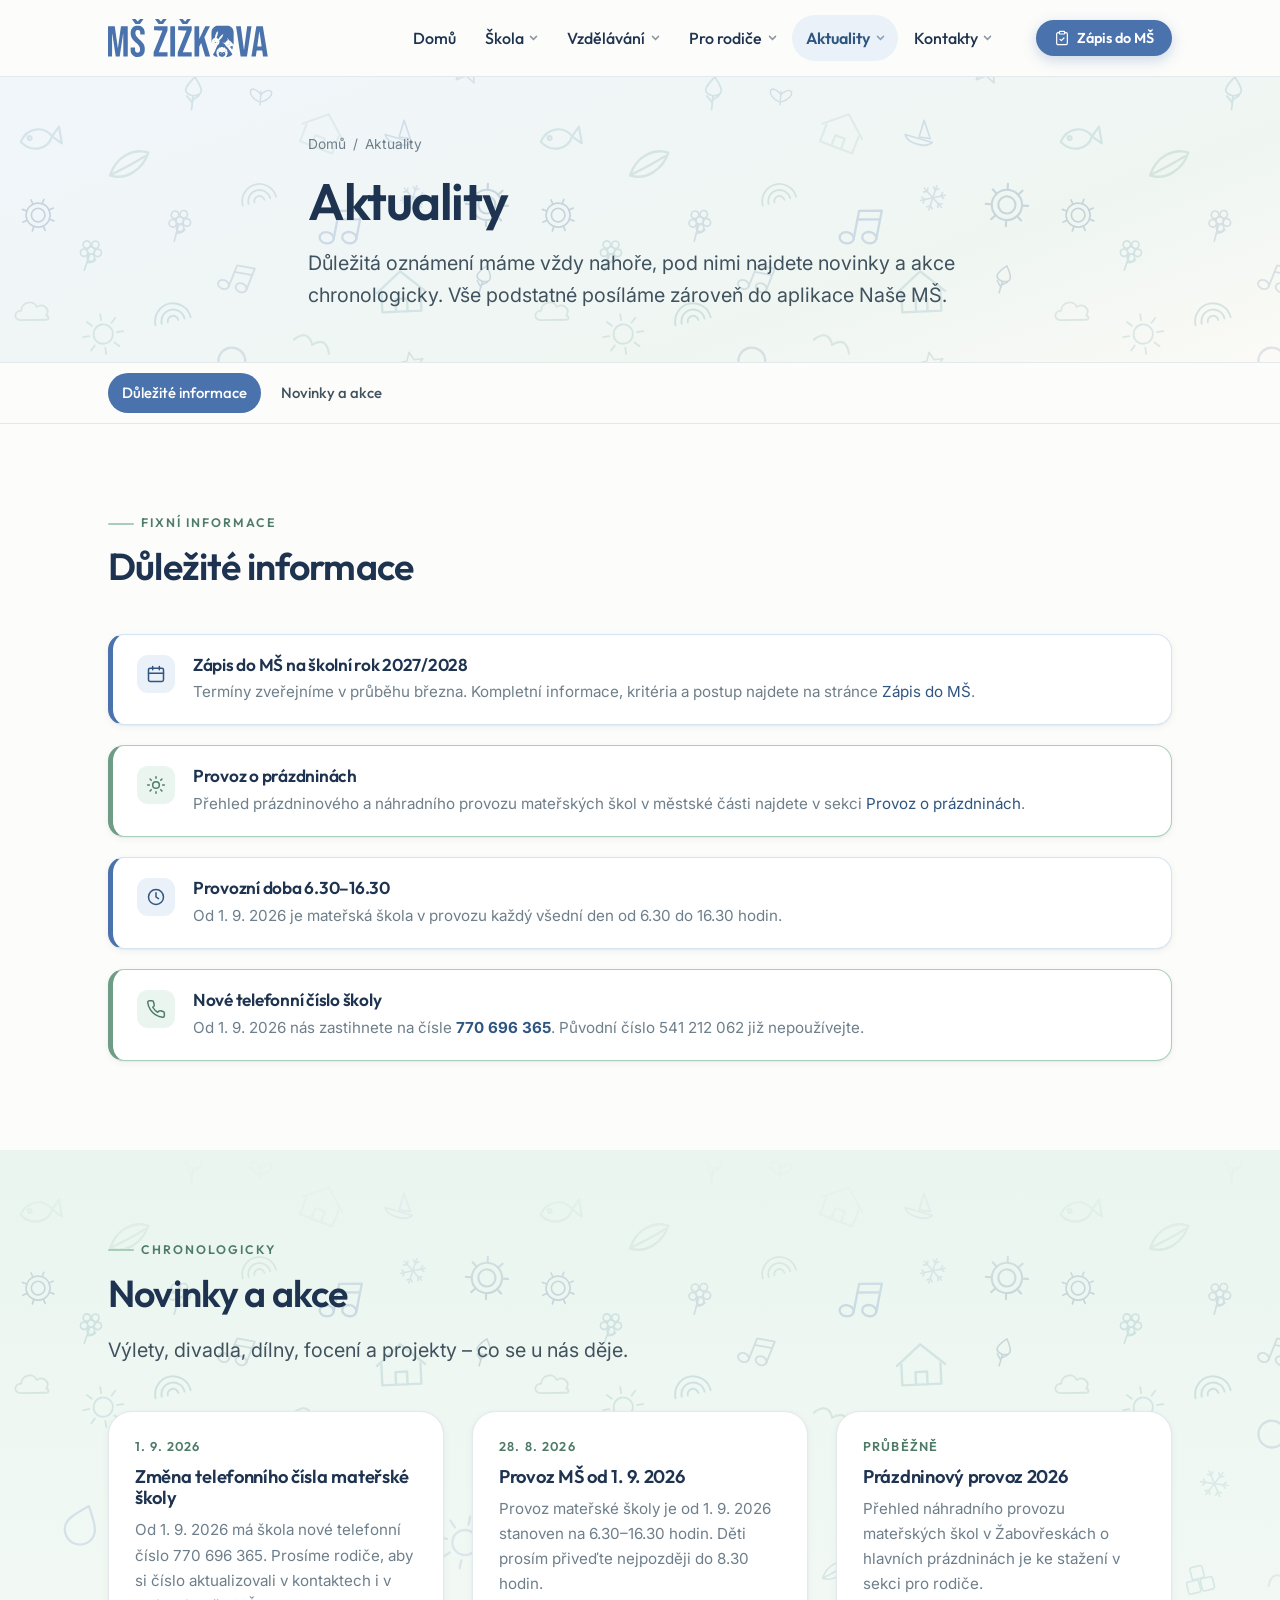
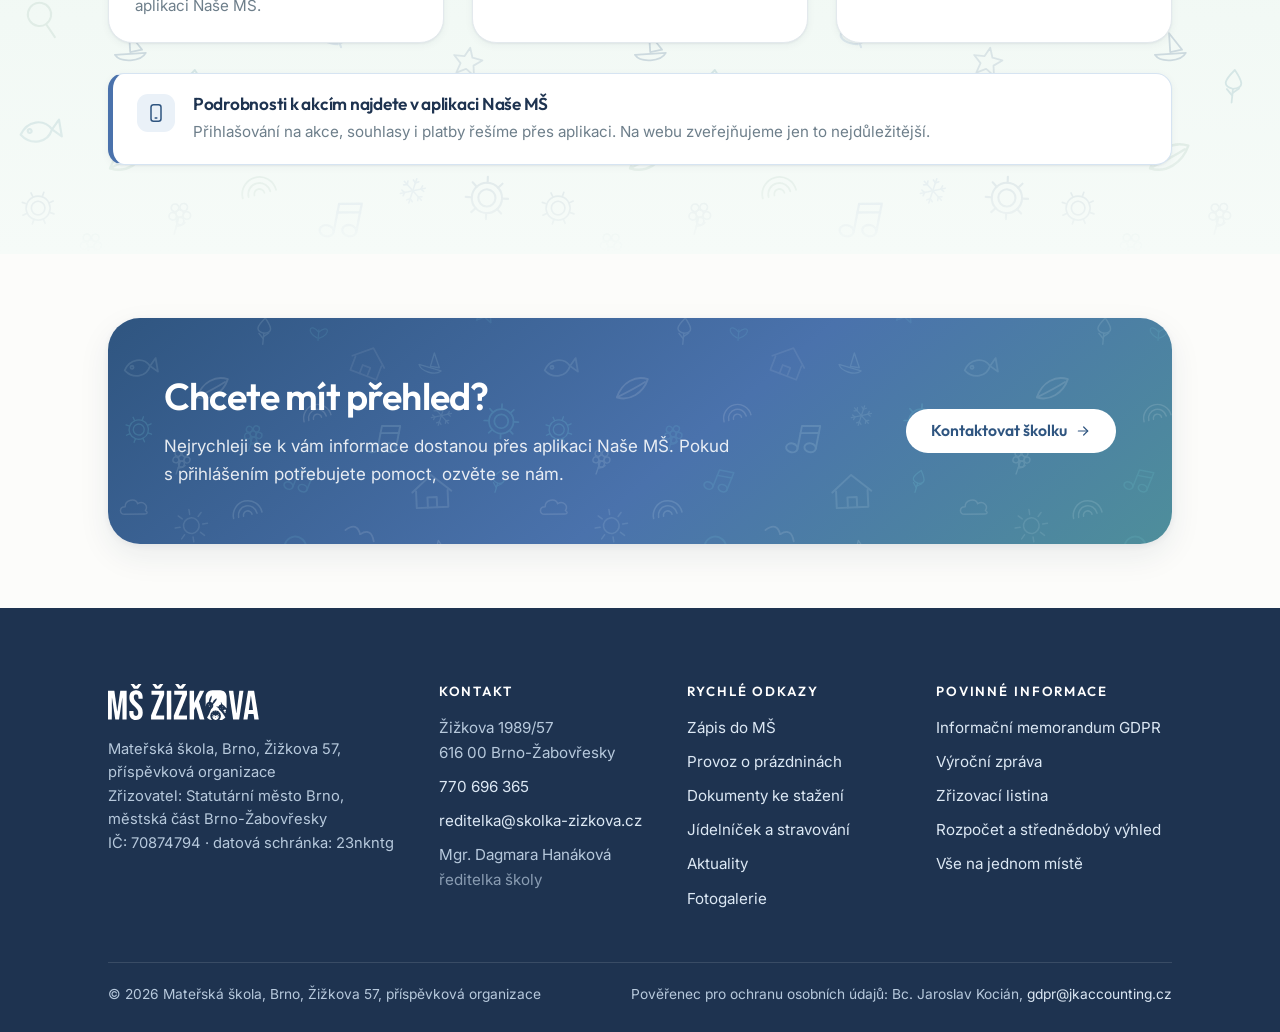
==== aktuality.html @ df5a284a "Náhled webu MŠ Žižkova – 6. 9. 2026 22:51" ====
<!doctype html>
<html lang="cs">
<head>
<meta charset="utf-8">
<meta name="viewport" content="width=device-width, initial-scale=1">
<title>Aktuality – MŠ Žižkova, Brno</title>
<meta name="description" content="Důležitá oznámení, novinky a akce MŠ Žižkova v Brně-Žabovřeskách.">
<meta name="robots" content="noindex,nofollow">
<meta name="theme-color" content="#4A72AC">
<meta property="og:type" content="website">
<meta property="og:title" content="Aktuality – MŠ Žižkova, Brno">
<meta property="og:description" content="Důležitá oznámení, novinky a akce MŠ Žižkova v Brně-Žabovřeskách.">
<meta property="og:locale" content="cs_CZ">
<meta property="og:image" content="https://www.skolka-zizkova.cz/assets/img/foto/budova.jpg">
<meta name="twitter:card" content="summary_large_image">
<meta property="og:site_name" content="MŠ Žižkova, Brno">
<link rel="icon" href="assets/img/favicon.svg" type="image/svg+xml">
<link rel="apple-touch-icon" href="assets/img/znacka.svg">
<link rel="preconnect" href="https://fonts.googleapis.com">
<link rel="preconnect" href="https://fonts.gstatic.com" crossorigin>
<link rel="stylesheet" href="https://fonts.googleapis.com/css2?family=Inter:wght@400;500;600&family=Outfit:wght@400;500;600;700&display=swap">
<link rel="stylesheet" href="assets/css/style.css">

</head>
<body>
<a class="skip" href="#obsah">Přeskočit na obsah</a>
<header class="header"><div class="wrap header__in">
  <a class="logo" href="index.html"><img src="assets/img/logo.svg" width="270" height="64" alt="MŠ Žižkova, Brno"></a>
  <nav class="nav" aria-label="Hlavní navigace"><div class="nav__item"><a class="nav__link" href="index.html">Domů</a></div><div class="nav__item"><a class="nav__link" href="skola.html">Škola<svg class="nav__caret" viewBox="0 0 12 12" fill="none" stroke="currentColor" stroke-width="2" stroke-linecap="round" aria-hidden="true"><path d="m2 4.5 4 4 4-4"/></svg></a><div class="nav__panel"><a href="skola.html#kdo-jsme">Kdo jsme</a><a href="skola.html#nase-ms">Aplikace Naše MŠ</a><a href="skola.html#vybaveni">Vybavení školy</a><a href="skola.html#zahrada">Školní zahrada</a><a href="skola.html#tym">Náš tým</a><a href="skola.html#provoz">Provoz školy</a><a href="fotogalerie.html">Fotogalerie</a></div></div><div class="nav__item"><a class="nav__link" href="vzdelavani.html">Vzdělávání<svg class="nav__caret" viewBox="0 0 12 12" fill="none" stroke="currentColor" stroke-width="2" stroke-linecap="round" aria-hidden="true"><path d="m2 4.5 4 4 4-4"/></svg></a><div class="nav__panel"><a href="vzdelavani.html#svp">Školní vzdělávací program</a><a href="vzdelavani.html#zamereni">Zaměření školy</a><a href="vzdelavani.html#jak-ucime">Jak učíme</a><a href="vzdelavani.html#predskolaci">Předškolní příprava</a><a href="projekty.html">Projekty a spolupráce</a></div></div><div class="nav__item"><a class="nav__link" href="pro-rodice.html">Pro rodiče<svg class="nav__caret" viewBox="0 0 12 12" fill="none" stroke="currentColor" stroke-width="2" stroke-linecap="round" aria-hidden="true"><path d="m2 4.5 4 4 4-4"/></svg></a><div class="nav__panel"><a href="pro-rodice.html#novi-rodice">Informace pro nové rodiče</a><a href="pro-rodice.html#dokumenty">Dokumenty ke stažení</a><a href="pro-rodice.html#stravovani">Stravování</a><a href="zapis.html">Zápis do MŠ</a><a href="pro-rodice.html#prazdniny">Provoz o prázdninách</a><a href="pro-rodice.html#aktivity">Nadstandardní aktivity</a></div></div><div class="nav__item"><a class="nav__link" href="aktuality.html" aria-current="page">Aktuality<svg class="nav__caret" viewBox="0 0 12 12" fill="none" stroke="currentColor" stroke-width="2" stroke-linecap="round" aria-hidden="true"><path d="m2 4.5 4 4 4-4"/></svg></a><div class="nav__panel"><a href="aktuality.html#dulezite">Důležité informace</a><a href="aktuality.html#novinky">Novinky a akce</a></div></div><div class="nav__item"><a class="nav__link" href="kontakty.html">Kontakty<svg class="nav__caret" viewBox="0 0 12 12" fill="none" stroke="currentColor" stroke-width="2" stroke-linecap="round" aria-hidden="true"><path d="m2 4.5 4 4 4-4"/></svg></a><div class="nav__panel"><a href="kontakty.html#udaje">Kontaktní údaje</a><a href="kontakty.html#doprava">Jak se k nám dostanete</a><a href="kontakty.html#povinne">Povinně zveřejňované informace</a></div></div></nav>
  <a class="btn btn--primary btn--sm header__cta" href="zapis.html"><svg width="16" height="16" viewBox="0 0 24 24" fill="none" stroke="currentColor" stroke-width="1.8" stroke-linecap="round" stroke-linejoin="round" aria-hidden="true"><path d="M16 4h2a2 2 0 0 1 2 2v14a2 2 0 0 1-2 2H6a2 2 0 0 1-2-2V6a2 2 0 0 1 2-2h2"/><rect x="8" y="2" width="8" height="4" rx="1"/><path d="m9 14 2 2 4-4"/></svg> Zápis do MŠ</a>
  <button class="burger" type="button" aria-label="Otevřít menu" aria-expanded="false" data-menu-open><span></span></button>
</div></header>

<div class="mobile" id="mobilni-menu" hidden>
  <div class="wrap" style="padding:0">
    <div class="mobile__top">
      <a class="logo" href="index.html"><img src="assets/img/logo.svg" width="270" height="64" alt="MŠ Žižkova, Brno"></a>
      <button class="mobile__close" type="button" aria-label="Zavřít menu" data-menu-close>&times;</button>
    </div>
    <div class="mobile__group"><a href="index.html">Domů</a></div><div class="mobile__group"><a href="skola.html">Škola</a><div class="mobile__sub"><a href="skola.html#kdo-jsme">Kdo jsme</a><a href="skola.html#nase-ms">Aplikace Naše MŠ</a><a href="skola.html#vybaveni">Vybavení školy</a><a href="skola.html#zahrada">Školní zahrada</a><a href="skola.html#tym">Náš tým</a><a href="skola.html#provoz">Provoz školy</a><a href="fotogalerie.html">Fotogalerie</a></div></div><div class="mobile__group"><a href="vzdelavani.html">Vzdělávání</a><div class="mobile__sub"><a href="vzdelavani.html#svp">Školní vzdělávací program</a><a href="vzdelavani.html#zamereni">Zaměření školy</a><a href="vzdelavani.html#jak-ucime">Jak učíme</a><a href="vzdelavani.html#predskolaci">Předškolní příprava</a><a href="projekty.html">Projekty a spolupráce</a></div></div><div class="mobile__group"><a href="pro-rodice.html">Pro rodiče</a><div class="mobile__sub"><a href="pro-rodice.html#novi-rodice">Informace pro nové rodiče</a><a href="pro-rodice.html#dokumenty">Dokumenty ke stažení</a><a href="pro-rodice.html#stravovani">Stravování</a><a href="zapis.html">Zápis do MŠ</a><a href="pro-rodice.html#prazdniny">Provoz o prázdninách</a><a href="pro-rodice.html#aktivity">Nadstandardní aktivity</a></div></div><div class="mobile__group"><a href="aktuality.html">Aktuality</a><div class="mobile__sub"><a href="aktuality.html#dulezite">Důležité informace</a><a href="aktuality.html#novinky">Novinky a akce</a></div></div><div class="mobile__group"><a href="kontakty.html">Kontakty</a><div class="mobile__sub"><a href="kontakty.html#udaje">Kontaktní údaje</a><a href="kontakty.html#doprava">Jak se k nám dostanete</a><a href="kontakty.html#povinne">Povinně zveřejňované informace</a></div></div>
    <div class="mobile__cta">
      <a class="btn btn--primary" href="zapis.html"><svg width="16" height="16" viewBox="0 0 24 24" fill="none" stroke="currentColor" stroke-width="1.8" stroke-linecap="round" stroke-linejoin="round" aria-hidden="true"><path d="M16 4h2a2 2 0 0 1 2 2v14a2 2 0 0 1-2 2H6a2 2 0 0 1-2-2V6a2 2 0 0 1 2-2h2"/><rect x="8" y="2" width="8" height="4" rx="1"/><path d="m9 14 2 2 4-4"/></svg> Zápis do MŠ</a>
      <a class="btn btn--ghost" href="tel:+420770696365"><svg width="16" height="16" viewBox="0 0 24 24" fill="none" stroke="currentColor" stroke-width="1.8" stroke-linecap="round" stroke-linejoin="round" aria-hidden="true"><path d="M22 16.9v3a2 2 0 0 1-2.2 2 19.8 19.8 0 0 1-8.6-3.1 19.5 19.5 0 0 1-6-6A19.8 19.8 0 0 1 2.1 4.2 2 2 0 0 1 4.1 2h3a2 2 0 0 1 2 1.7c.1 1 .4 1.9.7 2.8a2 2 0 0 1-.4 2.1L8.1 9.9a16 16 0 0 0 6 6l1.3-1.3a2 2 0 0 1 2.1-.4c.9.3 1.8.6 2.8.7a2 2 0 0 1 1.7 2Z"/></svg> 770 696 365</a>
    </div>
  </div>
</div>
<main id="obsah">
<section class="pagehead"><div class="wrap pagehead__in">
  <nav class="crumbs" aria-label="Drobečková navigace"><a href="index.html">Domů</a> <span aria-hidden="true">/</span> <span>Aktuality</span></nav>
  <h1>Aktuality</h1>
  <p class="lead">Důležitá oznámení máme vždy nahoře, pod nimi najdete novinky a akce chronologicky. Vše podstatné posíláme zároveň do aplikace Naše MŠ.</p>
</div></section><nav class="subnav" aria-label="Obsah stránky"><div class="wrap subnav__in"><a href="#dulezite">Důležité informace</a><a href="#novinky">Novinky a akce</a></div></nav>

<section class="section" id="dulezite">
  <div class="wrap">
    <div class="section-head"><p class="eyebrow">Fixní informace</p><h2>Důležité informace</h2></div>
    <div class="stack"><div class="alert">
      <span class="alert__ico"><svg width="20" height="20" viewBox="0 0 24 24" fill="none" stroke="currentColor" stroke-width="1.8" stroke-linecap="round" stroke-linejoin="round" aria-hidden="true"><rect x="3" y="5" width="18" height="16" rx="2"/><path d="M8 3v4M16 3v4M3 11h18"/></svg></span>
      <div><h3>Zápis do MŠ na školní rok 2027/2028</h3><p>Termíny zveřejníme v průběhu března. Kompletní informace, kritéria a postup najdete na stránce <a href="zapis.html">Zápis do MŠ</a>.</p></div></div><div class="alert alert--green">
      <span class="alert__ico"><svg width="20" height="20" viewBox="0 0 24 24" fill="none" stroke="currentColor" stroke-width="1.8" stroke-linecap="round" stroke-linejoin="round" aria-hidden="true"><circle cx="12" cy="12" r="4"/><path d="M12 2v2M12 20v2M4.9 4.9l1.4 1.4M17.7 17.7l1.4 1.4M2 12h2M20 12h2M6.3 17.7l-1.4 1.4M19.1 4.9l-1.4 1.4"/></svg></span>
      <div><h3>Provoz o prázdninách</h3><p>Přehled prázdninového a náhradního provozu mateřských škol v městské části najdete v sekci <a href="pro-rodice.html#prazdniny">Provoz o prázdninách</a>.</p></div></div><div class="alert">
      <span class="alert__ico"><svg width="20" height="20" viewBox="0 0 24 24" fill="none" stroke="currentColor" stroke-width="1.8" stroke-linecap="round" stroke-linejoin="round" aria-hidden="true"><circle cx="12" cy="12" r="9"/><path d="M12 7v5l3 2"/></svg></span>
      <div><h3>Provozní doba 6.30–16.30</h3><p>Od 1. 9. 2026 je mateřská škola v provozu každý všední den od 6.30 do 16.30 hodin.</p></div></div><div class="alert alert--green">
      <span class="alert__ico"><svg width="20" height="20" viewBox="0 0 24 24" fill="none" stroke="currentColor" stroke-width="1.8" stroke-linecap="round" stroke-linejoin="round" aria-hidden="true"><path d="M22 16.9v3a2 2 0 0 1-2.2 2 19.8 19.8 0 0 1-8.6-3.1 19.5 19.5 0 0 1-6-6A19.8 19.8 0 0 1 2.1 4.2 2 2 0 0 1 4.1 2h3a2 2 0 0 1 2 1.7c.1 1 .4 1.9.7 2.8a2 2 0 0 1-.4 2.1L8.1 9.9a16 16 0 0 0 6 6l1.3-1.3a2 2 0 0 1 2.1-.4c.9.3 1.8.6 2.8.7a2 2 0 0 1 1.7 2Z"/></svg></span>
      <div><h3>Nové telefonní číslo školy</h3><p>Od 1. 9. 2026 nás zastihnete na čísle <a href="tel:+420770696365"><strong>770 696 365</strong></a>. Původní číslo 541 212 062 již nepoužívejte.</p></div></div></div>
  </div>
</section>

<section class="section section--mint section--pattern" id="novinky">
  <div class="wrap">
    <div class="section-head"><p class="eyebrow">Chronologicky</p><h2>Novinky a akce</h2><p class="lead">Výlety, divadla, dílny, focení a projekty – co se u nás děje.</p></div>
    <div class="grid grid-3"><article class="post">
      <span class="post__date">1. 9. 2026</span><h3>Změna telefonního čísla mateřské školy</h3><p>Od 1. 9. 2026 má škola nové telefonní číslo 770 696 365. Prosíme rodiče, aby si číslo aktualizovali v kontaktech i v aplikaci Naše MŠ.</p></article><article class="post">
      <span class="post__date">28. 8. 2026</span><h3>Provoz MŠ od 1. 9. 2026</h3><p>Provoz mateřské školy je od 1. 9. 2026 stanoven na 6.30–16.30 hodin. Děti prosím přiveďte nejpozději do 8.30 hodin.</p></article><article class="post">
      <span class="post__date">Průběžně</span><h3>Prázdninový provoz 2026</h3><p>Přehled náhradního provozu mateřských škol v Žabovřeskách o hlavních prázdninách je ke stažení v sekci pro rodiče.</p></article></div>
    <div class="alert" style="margin-top:30px">
      <span class="alert__ico"><svg width="20" height="20" viewBox="0 0 24 24" fill="none" stroke="currentColor" stroke-width="1.8" stroke-linecap="round" stroke-linejoin="round" aria-hidden="true"><rect x="6" y="2" width="12" height="20" rx="3"/><path d="M11 18h2"/></svg></span>
      <div><h3>Podrobnosti k akcím najdete v aplikaci Naše MŠ</h3>
      <p>Přihlašování na akce, souhlasy i platby řešíme přes aplikaci. Na webu zveřejňujeme jen to nejdůležitější.</p></div>
    </div>
  </div>
</section>

<section class="section section--tight"><div class="wrap"><div class="cta">
  <div><h2>Chcete mít přehled?</h2><p>Nejrychleji se k vám informace dostanou přes aplikaci Naše MŠ. Pokud s přihlášením potřebujete pomoct, ozvěte se nám.</p></div>
  <div><a class="btn" href="kontakty.html">Kontaktovat školku <svg class="btn__arrow" width="16" height="16" viewBox="0 0 24 24" fill="none" stroke="currentColor" stroke-width="1.8" stroke-linecap="round" stroke-linejoin="round" aria-hidden="true"><path d="M5 12h14"/><path d="m13 6 6 6-6 6"/></svg></a></div>
</div></div></section>

</main>
<footer class="footer"><div class="wrap">
  <div class="footer__grid">
    <div>
      <div class="footer__logo"><img src="assets/img/logo-inverzni.svg" width="270" height="64" alt="MŠ Žižkova, Brno"></div>
      <p class="footer__note">Mateřská škola, Brno, Žižkova 57, příspěvková organizace<br>
      Zřizovatel: Statutární město Brno, městská část Brno-Žabovřesky<br>
      IČ: 70874794 &middot; datová schránka: 23nkntg</p>
    </div>
    <div>
      <h4>Kontakt</h4>
      <ul class="footer__list">
        <li>Žižkova 1989/57<br>616 00 Brno-Žabovřesky</li>
        <li><a href="tel:+420770696365">770 696 365</a></li>
        <li><a href="mailto:reditelka@skolka-zizkova.cz">reditelka@skolka-zizkova.cz</a></li>
        <li>Mgr. Dagmara Hanáková<br><span style="opacity:.7">ředitelka školy</span></li>
      </ul>
    </div>
    <div>
      <h4>Rychlé odkazy</h4>
      <ul class="footer__list">
        <li><a href="zapis.html">Zápis do MŠ</a></li>
        <li><a href="pro-rodice.html#prazdniny">Provoz o prázdninách</a></li>
        <li><a href="pro-rodice.html#dokumenty">Dokumenty ke stažení</a></li>
        <li><a href="pro-rodice.html#stravovani">Jídelníček a stravování</a></li>
        <li><a href="aktuality.html">Aktuality</a></li>
        <li><a href="fotogalerie.html">Fotogalerie</a></li>
      </ul>
    </div>
    <div>
      <h4>Povinné informace</h4>
      <ul class="footer__list">
        <li><a href="assets/dokumenty/gdpr-informacni-memorandum.pdf">Informační memorandum GDPR</a></li>
        <li><a href="assets/dokumenty/vyrocni-zprava-2025.doc">Výroční zpráva</a></li>
        <li><a href="assets/dokumenty/zrizovaci-listina.pdf">Zřizovací listina</a></li>
        <li><a href="assets/dokumenty/rozpocet-2026.docx">Rozpočet a střednědobý výhled</a></li>
        <li><a href="kontakty.html#povinne">Vše na jednom místě</a></li>
      </ul>
    </div>
  </div>
  <div class="footer__bottom">
    <span>&copy; <span data-rok>2026</span> Mateřská škola, Brno, Žižkova 57, příspěvková organizace</span>
    <span>Pověřenec pro ochranu osobních údajů: Bc. Jaroslav Kocián, <a href="mailto:gdpr@jkaccounting.cz">gdpr@jkaccounting.cz</a></span>
  </div>
</div></footer>
<script src="assets/js/main.js" defer></script>
</body>
</html>
---- assets/css/style.css ----
/* =========================================================
   MŠ Žižkova, Brno — design system
   Paleta: modrá / modrošedá  ×  zelená / mint / eukalypt
   ========================================================= */

:root{
  /* --- barvy --- */
  --blue-900:#1E3350;
  --blue-700:#2F5580;
  --blue-600:#4A72AC;
  --blue-400:#8FB0D4;
  --blue-200:#D6E4F2;
  --blue-100:#EAF1F8;

  --teal-600:#4E8E9B;
  --teal-200:#CDE5E6;

  --euca-700:#4F7C68;
  --euca-600:#6E9C87;
  --euca-400:#A9CDBB;
  --mint-200:#D5EADF;
  --mint-100:#EAF5EF;

  --sand-100:#F3EFE7;
  --paper:#FCFCFA;
  --white:#FFFFFF;

  --ink:#1E3350;
  --body:#41525F;
  --muted:#6E7F8B;
  --line:#E3E9ED;

  /* --- typografie --- */
  --font-display:"Outfit","Segoe UI",system-ui,sans-serif;
  --font-body:"Inter","Segoe UI",system-ui,sans-serif;

  /* --- tvary --- */
  --r-sm:10px; --r-md:16px; --r-lg:24px; --r-xl:32px;
  --shadow-sm:0 1px 2px rgba(30,51,80,.06), 0 2px 8px rgba(30,51,80,.05);
  --shadow-md:0 2px 6px rgba(30,51,80,.06), 0 12px 32px rgba(30,51,80,.08);
  --shadow-lg:0 8px 20px rgba(30,51,80,.08), 0 28px 60px rgba(30,51,80,.10);

  --wrap:1160px;
  --gut:clamp(20px,5vw,48px);

  /* Jemný podkres (mozaika dětských výkresů).
     Až dorazí skeny výkresů, stačí přepsat cestu níže na vlastní dlaždici,
     např. url("../img/podkres-vykresy.png"). Rozměr dlaždice řídí --pattern-size. */
  --pattern:url("../img/podkres.svg");
  --pattern-size:520px;
  --pattern-opacity:.22;
  /* Varianta 2 – mozaika skutečných dětských výkresů.
     Přepnout = odkomentovat tyto tři řádky (přebijí ty nad nimi):
     --pattern:url("../img/podkres-vykresy.jpg");
     --pattern-size:640px;
     --pattern-opacity:.22;                                        */
}

/* ---------- reset ---------- */
*,*::before,*::after{box-sizing:border-box}
html{-webkit-text-size-adjust:100%;scroll-behavior:smooth;scroll-padding-top:104px}
body{
  margin:0;
  font-family:var(--font-body);
  font-size:17px;
  line-height:1.65;
  color:var(--body);
  background:var(--paper);
  -webkit-font-smoothing:antialiased;
}
img{max-width:100%;display:block}
a{color:var(--blue-700);text-decoration:none}
a:hover{text-decoration:underline}
button{font:inherit}
:focus-visible{outline:3px solid var(--blue-400);outline-offset:3px;border-radius:6px}

h1,h2,h3,h4{font-family:var(--font-display);color:var(--ink);line-height:1.18;margin:0 0 .5em;font-weight:600;letter-spacing:-.015em}
h1{font-size:clamp(2rem,1.3rem + 2.9vw,3.2rem);letter-spacing:-.028em}
h2{font-size:clamp(1.55rem,1.15rem + 1.6vw,2.35rem);letter-spacing:-.022em}
h3{font-size:clamp(1.15rem,1.02rem + .5vw,1.4rem)}
h4{font-size:1.02rem;font-weight:600}
p{margin:0 0 1.1em}
p:last-child{margin-bottom:0}

/* ---------- layout ---------- */
.wrap{max-width:var(--wrap);margin-inline:auto;padding-inline:var(--gut)}
.wrap--narrow{max-width:820px}
.section{padding:clamp(56px,7vw,104px) 0;position:relative}
.section--tight{padding:clamp(40px,5vw,72px) 0}
.section--paper{background:var(--white)}
.section--mint{background:linear-gradient(180deg,var(--mint-100),#F6FBF8)}
.section--blue{background:linear-gradient(180deg,var(--blue-100),#F4F8FC)}
.section--sand{background:var(--sand-100)}

/* jemný podkres pod obsahem */
.section--pattern::before{
  content:"";position:absolute;inset:0;
  background-image:var(--pattern);
  background-size:var(--pattern-size) auto;
  background-repeat:repeat;
  opacity:var(--pattern-opacity);
  pointer-events:none;
  -webkit-mask-image:linear-gradient(180deg,transparent,#000 22%,#000 78%,transparent);
          mask-image:linear-gradient(180deg,transparent,#000 22%,#000 78%,transparent);
}
.section--pattern>*{position:relative;z-index:1}

.grid{display:grid;gap:clamp(18px,2.2vw,28px)}
.grid-2{grid-template-columns:repeat(auto-fit,minmax(min(100%, 300px), 1fr))}
.grid-3{grid-template-columns:repeat(auto-fit,minmax(min(100%, 270px), 1fr))}
.grid-4{grid-template-columns:repeat(auto-fit,minmax(min(100%, 215px), 1fr))}

.eyebrow{
  font-family:var(--font-display);font-size:.775rem;font-weight:600;
  letter-spacing:.16em;text-transform:uppercase;color:var(--euca-700);
  margin:0 0 .85em;display:flex;align-items:center;gap:.6em
}
.eyebrow::before{content:"";width:26px;height:2px;background:var(--euca-400);border-radius:2px;flex:none}
.eyebrow--center{justify-content:center}
.lead{font-size:clamp(1.06rem,1rem + .35vw,1.24rem);color:var(--body);line-height:1.62}
.section-head{max-width:680px;margin-bottom:clamp(28px,3.5vw,48px)}
.section-head--center{margin-inline:auto;text-align:center}
.section-head--center .eyebrow{justify-content:center}

/* ---------- tlačítka ---------- */
.btn{
  display:inline-flex;align-items:center;gap:.55em;
  font-family:var(--font-display);font-weight:600;font-size:.985rem;
  padding:.82em 1.5em;border-radius:999px;border:1.5px solid transparent;
  cursor:pointer;transition:.18s ease;text-decoration:none;line-height:1
}
.btn:hover{text-decoration:none;transform:translateY(-1px)}
.btn--primary{background:var(--blue-600);color:#fff;box-shadow:0 4px 14px rgba(74,114,172,.28)}
.btn--primary:hover{background:var(--blue-700);box-shadow:0 6px 20px rgba(74,114,172,.34)}
.btn--green{background:var(--euca-600);color:#fff;box-shadow:0 4px 14px rgba(110,156,135,.28)}
.btn--green:hover{background:var(--euca-700)}
.btn--ghost{border-color:var(--blue-200);color:var(--blue-700);background:#fff}
.btn--ghost:hover{border-color:var(--blue-400);background:var(--blue-100)}
.btn--sm{padding:.62em 1.15em;font-size:.9rem}
.btn__arrow{transition:transform .18s ease}
.btn:hover .btn__arrow{transform:translateX(3px)}

/* ---------- hlavička ---------- */
.header{
  position:sticky;top:0;z-index:60;background:rgba(252,252,250,.92);
  backdrop-filter:saturate(1.4) blur(10px);border-bottom:1px solid var(--line)
}
.header__in{display:flex;align-items:center;gap:24px;min-height:76px}
.logo{display:flex;align-items:center;flex:none}
.logo img{height:38px;width:auto}
.logo:hover{text-decoration:none}

.nav{margin-left:auto;display:flex;align-items:center;gap:2px}
.nav__item{position:relative}
.nav__link{
  display:inline-flex;align-items:center;gap:.35em;
  font-family:var(--font-display);font-weight:500;font-size:1rem;color:var(--ink);white-space:nowrap;
  padding:.62em .85em;border-radius:999px;text-decoration:none;transition:.15s
}
.nav__link:hover{background:var(--blue-100);text-decoration:none}
.nav__link[aria-current="page"]{color:var(--blue-700);background:var(--blue-100);font-weight:600}
.nav__caret{width:9px;height:9px;opacity:.5;transition:transform .2s}
.nav__item:hover .nav__caret,.nav__item:focus-within .nav__caret{transform:rotate(180deg)}

.nav__panel{
  position:absolute;top:calc(100% + 10px);left:50%;transform:translate(-50%,6px);
  min-width:264px;background:#fff;border:1px solid var(--line);border-radius:var(--r-md);
  box-shadow:var(--shadow-md);padding:8px;opacity:0;visibility:hidden;transition:.18s ease
}
.nav__item:hover .nav__panel,.nav__item:focus-within .nav__panel{opacity:1;visibility:visible;transform:translate(-50%,0)}
.nav__panel a{
  display:block;padding:.55em .8em;border-radius:var(--r-sm);
  color:var(--body);font-size:.95rem;text-decoration:none
}
.nav__panel a:hover{background:var(--mint-100);color:var(--ink);text-decoration:none}

.header__cta{flex:none;margin-left:6px}
.burger{
  display:none;margin-left:auto;background:#fff;border:1.5px solid var(--line);
  border-radius:12px;width:46px;height:46px;align-items:center;justify-content:center;cursor:pointer
}
.burger span{display:block;width:20px;height:2px;background:var(--ink);border-radius:2px;position:relative}
.burger span::before,.burger span::after{content:"";position:absolute;left:0;width:20px;height:2px;background:var(--ink);border-radius:2px}
.burger span::before{top:-6px}.burger span::after{top:6px}

/* mobilní menu */
.mobile{
  display:none;position:fixed;inset:0;z-index:70;background:var(--paper);
  overflow-y:auto;padding:20px var(--gut) 48px
}
.mobile.is-open{display:block}
.mobile__top{display:flex;align-items:center;justify-content:space-between;min-height:56px;margin-bottom:12px}
.mobile__close{background:#fff;border:1.5px solid var(--line);border-radius:12px;width:46px;height:46px;font-size:22px;color:var(--ink);cursor:pointer;line-height:1}
.mobile__group{border-bottom:1px solid var(--line);padding:8px 0}
.mobile__group>a{
  display:block;font-family:var(--font-display);font-weight:600;font-size:1.18rem;
  color:var(--ink);padding:.5em 0;text-decoration:none
}
.mobile__sub{display:flex;flex-direction:column;gap:2px;padding:0 0 .7em .2em}
.mobile__sub a{color:var(--muted);font-size:.98rem;padding:.28em 0;text-decoration:none}
.mobile__cta{margin-top:24px;display:flex;flex-direction:column;gap:12px}
.mobile__cta .btn{justify-content:center}

/* ---------- hero ---------- */
.hero{position:relative;overflow:hidden;background:linear-gradient(165deg,#F2F7FB 0%,#EDF5F1 58%,#FBFAF6 100%)}
.hero::before{
  content:"";position:absolute;inset:0;background-image:var(--pattern);
  background-size:var(--pattern-size) auto;opacity:.26;pointer-events:none;
  -webkit-mask-image:radial-gradient(58% 56% at 29% 50%,transparent 0%,transparent 42%,#000 92%);
          mask-image:radial-gradient(58% 56% at 29% 50%,transparent 0%,transparent 42%,#000 92%)
}
.hero__in{position:relative;z-index:1;display:grid;gap:clamp(32px,4.5vw,64px);align-items:center;
  grid-template-columns:minmax(0,1.12fr) minmax(0,.88fr);padding-block:clamp(48px,6vw,88px) clamp(56px,6vw,92px)}
.hero__copy{position:relative}
.hero__copy::before{
  content:"";position:absolute;z-index:-1;inset:-90px -150px -80px -120px;
  background:radial-gradient(58% 52% at 42% 50%,
    rgba(253,254,253,.92) 0%, rgba(253,254,253,.78) 45%,
    rgba(253,254,253,.42) 70%, rgba(253,254,253,0) 100%);
  pointer-events:none
}
.hero__motto{
  display:inline-flex;align-items:center;gap:.6em;background:#fff;
  border:1px solid var(--mint-200);box-shadow:0 2px 10px rgba(30,51,80,.07);color:var(--euca-700);
  font-family:var(--font-display);font-weight:600;font-size:.87rem;letter-spacing:.04em;
  padding:.5em 1em;border-radius:999px;margin-bottom:1.1em
}
.hero h1{margin-bottom:.42em}
.hero h1 em{font-style:normal;color:var(--euca-600)}
.hero__text{font-size:clamp(1.1rem,1rem + .5vw,1.3rem);max-width:32em;color:#26374A;font-weight:500;line-height:1.58}
.hero__actions{display:flex;flex-wrap:wrap;gap:12px;margin-top:2em}
.hero__link{
  display:inline-flex;align-items:center;gap:.7em;margin-top:1.5em;
  font-family:var(--font-display);font-weight:600;font-size:1rem;
  color:var(--euca-700);text-decoration:none;transition:.18s
}
.hero__link:hover{color:var(--euca-600);text-decoration:none}
.hero__link:hover .hero__link-ico{background:var(--mint-100);border-color:var(--euca-400)}
.hero__link:hover .btn__arrow{transform:translateX(3px)}
.hero__link-ico{
  width:38px;height:38px;border-radius:12px;display:grid;place-items:center;flex:none;
  background:#fff;border:1px solid var(--mint-200);color:var(--euca-700);
  box-shadow:0 2px 8px rgba(30,51,80,.07);transition:.18s
}
.hero__link-title{display:inline-flex;align-items:center;gap:.45em}
.hero__link-note{
  display:block;font-family:var(--font-body);font-weight:400;
  font-size:.82rem;color:var(--muted);line-height:1.3
}

.hero__media{position:relative}
.hero__photo{
  border-radius:var(--r-xl);overflow:hidden;box-shadow:var(--shadow-lg);
  aspect-ratio:4/3;background:var(--blue-200)
}
.hero__photo img{width:100%;height:100%;object-fit:cover}
.hero__badge{
  position:absolute;left:-14px;bottom:-18px;background:#fff;border-radius:var(--r-lg);
  box-shadow:var(--shadow-md);padding:16px 20px;display:flex;gap:16px;align-items:center
}
.hero__badge b{display:block;font-family:var(--font-display);font-size:1.5rem;color:var(--ink);line-height:1}
.hero__badge span{font-size:.82rem;color:var(--muted)}
.hero__badge div+div{border-left:1px solid var(--line);padding-left:16px}

/* ---------- rychlé odkazy ---------- */
.quick{margin-top:-38px;position:relative;z-index:5}
.quick__grid{display:grid;gap:16px;grid-template-columns:repeat(auto-fit,minmax(min(100%, 250px), 1fr))}
.quick__card{
  background:#fff;border:1px solid var(--line);border-radius:var(--r-lg);
  padding:24px 24px 22px;box-shadow:var(--shadow-sm);transition:.2s ease;
  display:flex;flex-direction:column;gap:8px;text-decoration:none
}
.quick__card:hover{transform:translateY(-3px);box-shadow:var(--shadow-md);border-color:var(--blue-200);text-decoration:none}
.quick__icon{width:42px;height:42px;border-radius:13px;display:grid;place-items:center;background:var(--blue-100);color:var(--blue-700);margin-bottom:6px}
.quick__card--green .quick__icon{background:var(--mint-100);color:var(--euca-700)}
.quick__card--sand .quick__icon{background:var(--sand-100);color:#8A7458}
.quick__card h3{margin:0;font-size:1.14rem}
.quick__card p{font-size:.94rem;color:var(--muted);margin:0}
.quick__more{margin-top:auto;padding-top:10px;font-family:var(--font-display);font-weight:600;font-size:.92rem;color:var(--blue-700);display:inline-flex;gap:.4em;align-items:center}

/* ---------- karty ---------- */
.card{background:#fff;border:1px solid var(--line);border-radius:var(--r-lg);padding:clamp(22px,2.4vw,30px);box-shadow:var(--shadow-sm)}
.card--plain{box-shadow:none}
.card h3{margin-top:0}
.card__icon{width:46px;height:46px;border-radius:14px;display:grid;place-items:center;margin-bottom:16px;background:var(--blue-100);color:var(--blue-700)}
.card--green .card__icon{background:var(--mint-100);color:var(--euca-700)}
.card--teal .card__icon{background:var(--teal-200);color:#38707C}

/* pilíře zaměření */
.pillar{
  background:#fff;border:1px solid var(--line);border-radius:var(--r-xl);overflow:hidden;
  box-shadow:var(--shadow-sm);display:flex;flex-direction:column;transition:.2s
}
.pillar:hover{box-shadow:var(--shadow-md);transform:translateY(-3px)}
.pillar__top{padding:26px clamp(22px,2.4vw,30px) 20px;border-bottom:1px solid var(--line);display:flex;flex-direction:column}
.pillar__tag{
  display:inline-block;align-self:flex-start;font-family:var(--font-display);font-size:.7rem;font-weight:700;
  letter-spacing:.1em;text-transform:uppercase;padding:.42em .9em;border-radius:999px;margin-bottom:14px
}
.pillar__body{padding:20px clamp(22px,2.4vw,30px) 28px}
.pillar h3{font-size:1.28rem;margin:0 0 .55em}
.pillar__sub{font-size:.92rem;color:var(--muted);margin:0 0 .9em}
.pillar--blue .pillar__tag{background:var(--blue-100);color:var(--blue-700)}
.pillar--blue .pillar__top{background:linear-gradient(180deg,#F4F8FC,#fff)}
.pillar--green .pillar__tag{background:var(--mint-100);color:var(--euca-700)}
.pillar--green .pillar__top{background:linear-gradient(180deg,#F2F9F5,#fff)}
.pillar--teal .pillar__tag{background:var(--teal-200);color:#38707C}
.pillar--teal .pillar__top{background:linear-gradient(180deg,#F1F8F9,#fff)}

/* seznamy s odrážkou */
.ticks{list-style:none;margin:0;padding:0;display:grid;gap:.55em}
.ticks li{position:relative;padding-left:1.75em;font-size:.965rem}
.ticks li::before{
  content:"";position:absolute;left:0;top:.52em;width:8px;height:8px;border-radius:50%;
  background:var(--euca-400);box-shadow:0 0 0 4px var(--mint-100)
}
.ticks--blue li::before{background:var(--blue-400);box-shadow:0 0 0 4px var(--blue-100)}

/* hodnoty */
.value{display:flex;gap:16px;align-items:flex-start}
.value__num{
  flex:none;width:38px;height:38px;border-radius:12px;display:grid;place-items:center;
  font-family:var(--font-display);font-weight:600;font-size:.95rem;
  background:var(--blue-100);color:var(--blue-700)
}
.value h4{margin:.15em 0 .3em}
.value p{font-size:.95rem;color:var(--muted);margin:0}

/* ---------- aktuality ---------- */
.alert{
  display:flex;gap:18px;align-items:flex-start;background:#fff;border:1px solid var(--blue-200);
  border-left:5px solid var(--blue-600);border-radius:var(--r-md);padding:20px 24px;box-shadow:var(--shadow-sm)
}
.alert--green{border-color:var(--euca-400);border-left-color:var(--euca-600)}
.alert__ico{flex:none;width:38px;height:38px;border-radius:11px;display:grid;place-items:center;background:var(--blue-100);color:var(--blue-700)}
.alert--green .alert__ico{background:var(--mint-100);color:var(--euca-700)}
.alert h3{font-size:1.08rem;margin:0 0 .25em}
.alert p{font-size:.95rem;color:var(--muted);margin:0}

.post{
  background:#fff;border:1px solid var(--line);border-radius:var(--r-lg);padding:24px 26px;
  box-shadow:var(--shadow-sm);display:flex;flex-direction:column;gap:.5em;transition:.2s
}
.post:hover{box-shadow:var(--shadow-md);transform:translateY(-2px)}
.post__date{font-family:var(--font-display);font-size:.8rem;font-weight:600;letter-spacing:.09em;text-transform:uppercase;color:var(--euca-700)}
.post h3{margin:0;font-size:1.15rem}
.post p{font-size:.95rem;color:var(--muted);margin:0}

/* ---------- tým ---------- */
.team{display:grid;gap:14px}
.team__class{
  background:#fff;border:1px solid var(--line);border-radius:var(--r-lg);
  padding:24px clamp(20px,2.2vw,28px);box-shadow:var(--shadow-sm)
}
.team__class h3{display:flex;align-items:center;gap:.6em;margin-bottom:.7em;font-size:1.2rem}
.team__dot{width:12px;height:12px;border-radius:50%;flex:none}
.people{list-style:none;margin:0;padding:0;display:grid;gap:.35em;grid-template-columns:repeat(auto-fit,minmax(min(100%, 230px), 1fr))}
.people li{font-size:.97rem}
.people b{color:var(--ink);font-weight:600}
.people span{color:var(--muted);font-size:.88rem;display:block}

/* ---------- tabulky / denní režim ---------- */
.daily{list-style:none;margin:0;padding:0;display:grid;gap:2px}
.daily li{display:grid;grid-template-columns:120px 1fr;gap:16px;padding:.7em 0;border-bottom:1px dashed var(--line);align-items:baseline}
.daily li:last-child{border-bottom:0}
.daily time{font-family:var(--font-display);font-weight:600;color:var(--blue-700);font-size:.95rem}
.daily span{font-size:.97rem}

/* ---------- dokumenty ---------- */
.docs{display:grid;gap:10px;grid-template-columns:repeat(auto-fit,minmax(min(100%, 290px), 1fr))}
.doc{
  display:flex;align-items:center;gap:14px;background:#fff;border:1px solid var(--line);
  border-radius:var(--r-md);padding:15px 18px;text-decoration:none;transition:.18s
}
.doc:hover{border-color:var(--blue-200);background:var(--blue-100);text-decoration:none;transform:translateX(2px)}
.doc__ico{flex:none;width:36px;height:36px;border-radius:10px;background:var(--blue-100);color:var(--blue-700);display:grid;place-items:center}
.doc b{display:block;font-family:var(--font-display);font-weight:600;color:var(--ink);font-size:.98rem;line-height:1.3}
.doc small{color:var(--muted);font-size:.82rem}

/* ---------- FAQ / rozbalovací ---------- */
.acc{background:#fff;border:1px solid var(--line);border-radius:var(--r-md);overflow:hidden}
.acc+.acc{margin-top:10px}
.acc summary{
  cursor:pointer;list-style:none;padding:18px 22px;font-family:var(--font-display);
  font-weight:600;color:var(--ink);display:flex;align-items:center;justify-content:space-between;gap:16px
}
.acc summary::-webkit-details-marker{display:none}
.acc summary::after{content:"+";font-size:1.4rem;color:var(--blue-600);line-height:1;flex:none}
.acc[open] summary::after{content:"–"}
.acc__body{padding:0 22px 22px;font-size:.97rem;color:var(--body)}

/* ---------- podstránkový hlavičkový pruh ---------- */
.pagehead{position:relative;overflow:hidden;background:linear-gradient(160deg,#F1F6FB,#EFF6F2 70%,#FBFAF6);border-bottom:1px solid var(--line)}
.pagehead::before{content:"";position:absolute;inset:0;background-image:var(--pattern);background-size:var(--pattern-size) auto;opacity:.22}
.pagehead__in{position:relative;z-index:1;padding-block:clamp(34px,4.4vw,64px) clamp(30px,4vw,54px);max-width:760px}
.pagehead h1{margin-bottom:.3em}
.crumbs{font-size:.86rem;color:var(--muted);margin-bottom:1.1em;display:flex;gap:.5em;flex-wrap:wrap}
.crumbs a{color:var(--muted)}

/* podnavigace sekce */
.subnav{position:sticky;top:76px;z-index:50;background:rgba(252,252,250,.94);backdrop-filter:blur(10px);border-bottom:1px solid var(--line)}
.subnav__in{display:flex;gap:6px;overflow-x:auto;padding-block:10px;scrollbar-width:none}
.subnav__in::-webkit-scrollbar{display:none}
.subnav a{
  white-space:nowrap;font-family:var(--font-display);font-weight:500;font-size:.93rem;
  color:var(--body);padding:.5em .95em;border-radius:999px;text-decoration:none;transition:.15s
}
.subnav a:hover{background:var(--blue-100);color:var(--blue-700);text-decoration:none}
.subnav a.is-active{background:var(--blue-600);color:#fff}

/* ---------- dětské výkresy ---------- */
.vykresy{display:grid;gap:clamp(12px,1.5vw,18px);
  grid-template-columns:repeat(auto-fit,minmax(min(100%, 215px), 1fr))}
/* menší varianta – mimo galerii výkresy jen doplňují text */
.vykresy--male{gap:clamp(10px,1.2vw,15px);max-width:780px;margin-inline:auto;
  grid-template-columns:repeat(auto-fit,minmax(min(100%, 165px), 1fr))}
.vykres{
  margin:0;background:#fff;border:1px solid var(--line);border-radius:var(--r-lg);
  overflow:hidden;box-shadow:var(--shadow-sm);transition:transform .22s ease, box-shadow .22s ease
}
.vykres:hover{transform:translateY(-4px) rotate(-.5deg);box-shadow:var(--shadow-md)}
.vykres img{width:100%;height:auto;aspect-ratio:4/3;object-fit:cover;display:block;background:var(--blue-100)}
.vykres figcaption{
  padding:9px 13px 11px;font-family:var(--font-display);font-weight:500;
  font-size:.86rem;color:var(--ink)
}
.vykres figcaption span{display:block;font-family:var(--font-body);font-weight:400;
  font-size:.78rem;color:var(--muted);margin-top:.1em}
.vykresy--male .vykres figcaption{padding:7px 11px 9px;font-size:.8rem}
.vykresy--male .vykres figcaption span{display:none}

/* široký pás s jedním výkresem */
.vykres-pas{
  border-radius:var(--r-xl);overflow:hidden;box-shadow:var(--shadow-md);
  border:1px solid var(--line);background:#fff
}
.vykres-pas img{width:100%;height:auto;display:block;aspect-ratio:16/7;object-fit:cover;object-position:center}
.vykres-pas figcaption{
  padding:14px 22px 16px;font-family:var(--font-display);font-size:.92rem;color:var(--muted);
  display:flex;flex-wrap:wrap;gap:.3em 1em;justify-content:space-between
}

/* ---------- plakát vize a hodnot ---------- */
.plakat{display:grid;gap:clamp(22px,3.2vw,44px);align-items:center;grid-template-columns:1fr}
@media (min-width:700px){.plakat{grid-template-columns:minmax(0,.8fr) minmax(0,1fr)}}
.plakat__obr{margin:0 auto;border-radius:var(--r-lg);overflow:hidden;background:#fff;
  border:1px solid var(--line);box-shadow:var(--shadow-lg);max-width:420px;transition:.2s}
.plakat__obr a{display:block}
.plakat__obr:hover{transform:translateY(-3px)}
.plakat__obr img{width:100%;height:auto;display:block}
.plakat__obr:hover{box-shadow:var(--shadow-md)}

/* ---------- fotogalerie ---------- */
.gallery{display:grid;gap:14px;grid-template-columns:repeat(auto-fit,minmax(min(100%, 230px), 1fr))}
.gallery figure{margin:0;border-radius:var(--r-lg);overflow:hidden;box-shadow:var(--shadow-sm);background:var(--blue-100);aspect-ratio:4/3}
.gallery img{width:100%;height:100%;object-fit:cover;transition:transform .4s ease}
.gallery figure:hover img{transform:scale(1.04)}

/* zástupný obrázek, než dorazí fotky */
.ph{
  display:grid;place-items:center;text-align:center;height:100%;width:100%;
  background:
    linear-gradient(135deg,rgba(255,255,255,.5),rgba(255,255,255,0)),
    var(--pattern) center/300px repeat, var(--blue-100);
  color:var(--blue-700)
}
.ph span{font-family:var(--font-display);font-size:.83rem;font-weight:600;letter-spacing:.1em;text-transform:uppercase;opacity:.62;padding:1em}

/* ---------- kontakt ---------- */
.contact-card{background:#fff;border:1px solid var(--line);border-radius:var(--r-lg);padding:26px 28px;box-shadow:var(--shadow-sm)}
.contact-list{list-style:none;margin:0;padding:0;display:grid;gap:.9em}
.contact-list li{display:flex;gap:13px;align-items:flex-start}
.contact-list .ico{flex:none;width:34px;height:34px;border-radius:10px;background:var(--mint-100);color:var(--euca-700);display:grid;place-items:center}
.contact-list b{display:block;font-size:.8rem;color:var(--muted);font-weight:500;text-transform:uppercase;letter-spacing:.07em}
.contact-list a,.contact-list span{color:var(--ink);font-weight:500}
.map{border-radius:var(--r-lg);overflow:hidden;border:1px solid var(--line);box-shadow:var(--shadow-sm);min-height:340px;background:var(--blue-100)}
.map iframe{width:100%;height:100%;min-height:340px;border:0;display:block}

/* ---------- CTA pruh ---------- */
.cta{
  background:linear-gradient(140deg,var(--blue-700),var(--blue-600) 55%,var(--teal-600));
  color:#fff;border-radius:var(--r-xl);padding:clamp(32px,4.4vw,56px);
  display:grid;gap:26px;align-items:center;grid-template-columns:minmax(0,1.6fr) auto;
  box-shadow:var(--shadow-md);position:relative;overflow:hidden
}
.cta::before{content:"";position:absolute;inset:0;background-image:var(--pattern);background-size:420px;opacity:.14;filter:brightness(3)}
.cta>*{position:relative;z-index:1}
.cta h2{color:#fff;margin-bottom:.35em}
.cta p{color:rgba(255,255,255,.88);margin:0;max-width:52ch}
.cta .btn{background:#fff;color:var(--blue-700)}
.cta .btn:hover{background:#EEF4FA}

/* ---------- patička ---------- */
.footer{background:var(--blue-900);color:#B7C9DC;padding:clamp(48px,6vw,76px) 0 0;margin-top:0}
.footer a{color:#DCE8F4;text-decoration:none}
.footer a:hover{color:#fff;text-decoration:underline}
.footer h4{color:#fff;font-size:.83rem;letter-spacing:.14em;text-transform:uppercase;margin-bottom:1.15em;font-weight:600}
.footer__grid{display:grid;gap:clamp(28px,3.4vw,44px);grid-template-columns:1.4fr 1fr 1fr 1.15fr}
.footer__logo img{height:36px;width:auto;margin-bottom:18px}
.footer__list{list-style:none;margin:0;padding:0;display:grid;gap:.6em;font-size:.95rem}
.footer__note{font-size:.92rem;line-height:1.6}
.footer__bottom{
  margin-top:clamp(36px,4vw,56px);border-top:1px solid rgba(255,255,255,.12);
  padding:20px 0 26px;display:flex;flex-wrap:wrap;gap:8px 24px;justify-content:space-between;font-size:.86rem
}

/* ---------- pomocné ---------- */
.stack-sm>*+*{margin-top:12px}
.stack>*+*{margin-top:20px}
.stack-lg>*+*{margin-top:34px}
.center{text-align:center}
.muted{color:var(--muted)}
.small{font-size:.9rem}
.tagrow{display:flex;flex-wrap:wrap;gap:8px}
.tag{
  font-family:var(--font-display);font-size:.85rem;font-weight:500;color:var(--blue-700);
  background:#fff;border:1px solid var(--blue-200);border-radius:999px;padding:.42em 1em
}
.tag--green{color:var(--euca-700);border-color:var(--euca-400);background:#fff}
.skip{position:absolute;width:1px;height:1px;overflow:hidden;clip:rect(0 0 0 0);white-space:nowrap}
.skip:focus{left:16px;top:16px;width:auto;height:auto;overflow:visible;clip:auto;z-index:200;background:#fff;padding:12px 18px;border-radius:10px;box-shadow:var(--shadow-md)}

/* ---------- responzivita ---------- */
@media (max-width:1120px){
  .nav,.header__cta{display:none}
  .burger{display:flex}
  .hero__in{grid-template-columns:1fr;padding-block-start:clamp(36px,5vw,56px)}
  .hero__media{order:-1}
  .footer__grid{grid-template-columns:1fr 1fr}
  .cta{grid-template-columns:1fr}
}
@media (max-width:640px){
  body{font-size:16px}
  .quick{margin-top:0;padding-top:34px}
  .hero__badge{position:static;margin-top:16px;left:0}
  .hero__copy::before{inset:-40px -40px}
  .hero::before{-webkit-mask-image:radial-gradient(96% 32% at 50% 76%,transparent 0%,transparent 40%,#000 92%);
                        mask-image:radial-gradient(96% 32% at 50% 76%,transparent 0%,transparent 40%,#000 92%)}
  .footer__grid{grid-template-columns:1fr}
  .daily li{grid-template-columns:96px 1fr;gap:10px}
  html{scroll-padding-top:86px}
  .subnav{top:0}
}
/* nízké obrazovky (telefon naležato) – lepivá hlavička nesmí sežrat displej */
@media (max-height:520px) and (orientation:landscape){
  .header__in{min-height:54px}
  .logo img{height:29px}
  .header__cta,.burger{transform:scale(.92)}
  .subnav{position:static}
  .subnav__in{padding-block:7px}
  .subnav a{padding:.36em .8em;font-size:.88rem}
  html{scroll-padding-top:64px}
  .hero__in{padding-block:26px 30px}
  .pagehead__in{padding-block:22px 20px}
  .section{padding-block:34px}
}

@media (prefers-reduced-motion:reduce){
  *{animation:none!important;transition:none!important;scroll-behavior:auto!important}
}

/* ---------- tisk ---------- */
@media print{
  .header,.subnav,.mobile,.cta,.footer__bottom{display:none}
  body{background:#fff}
  .section{padding:18px 0}
}
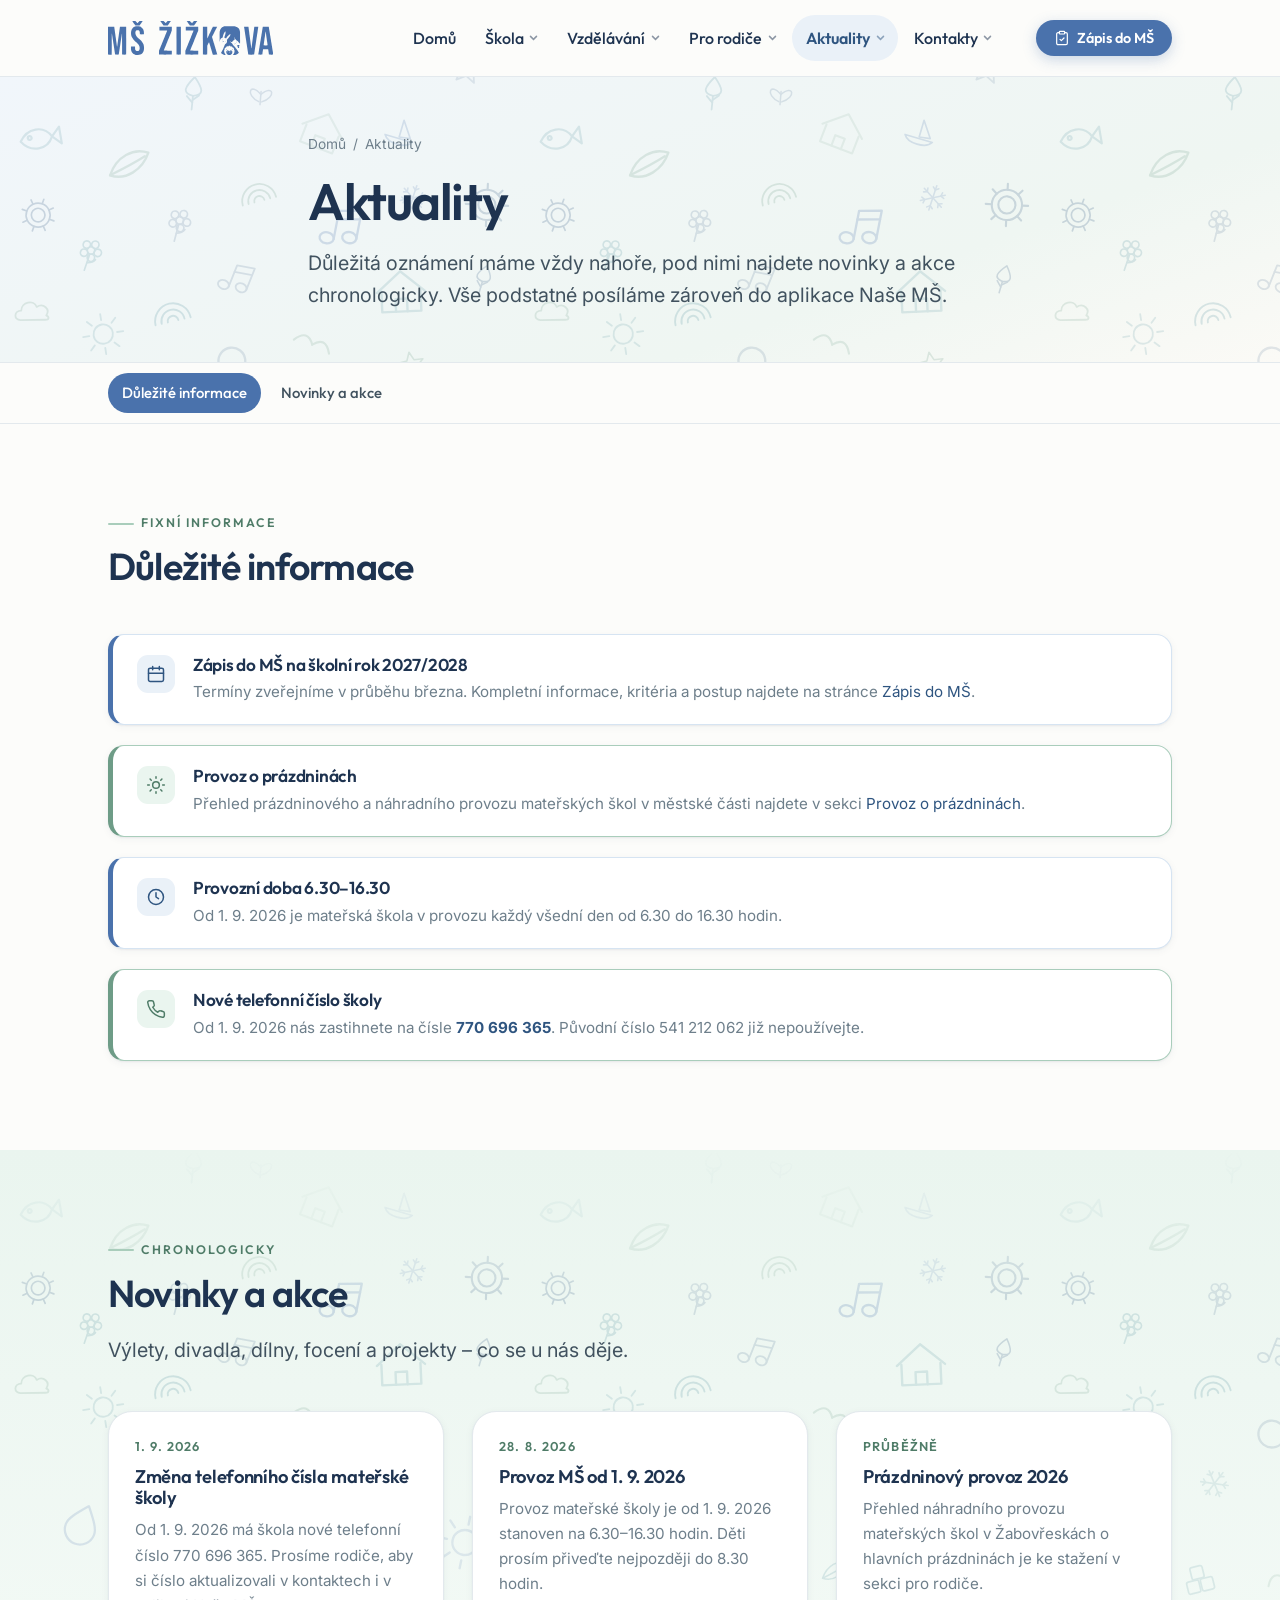
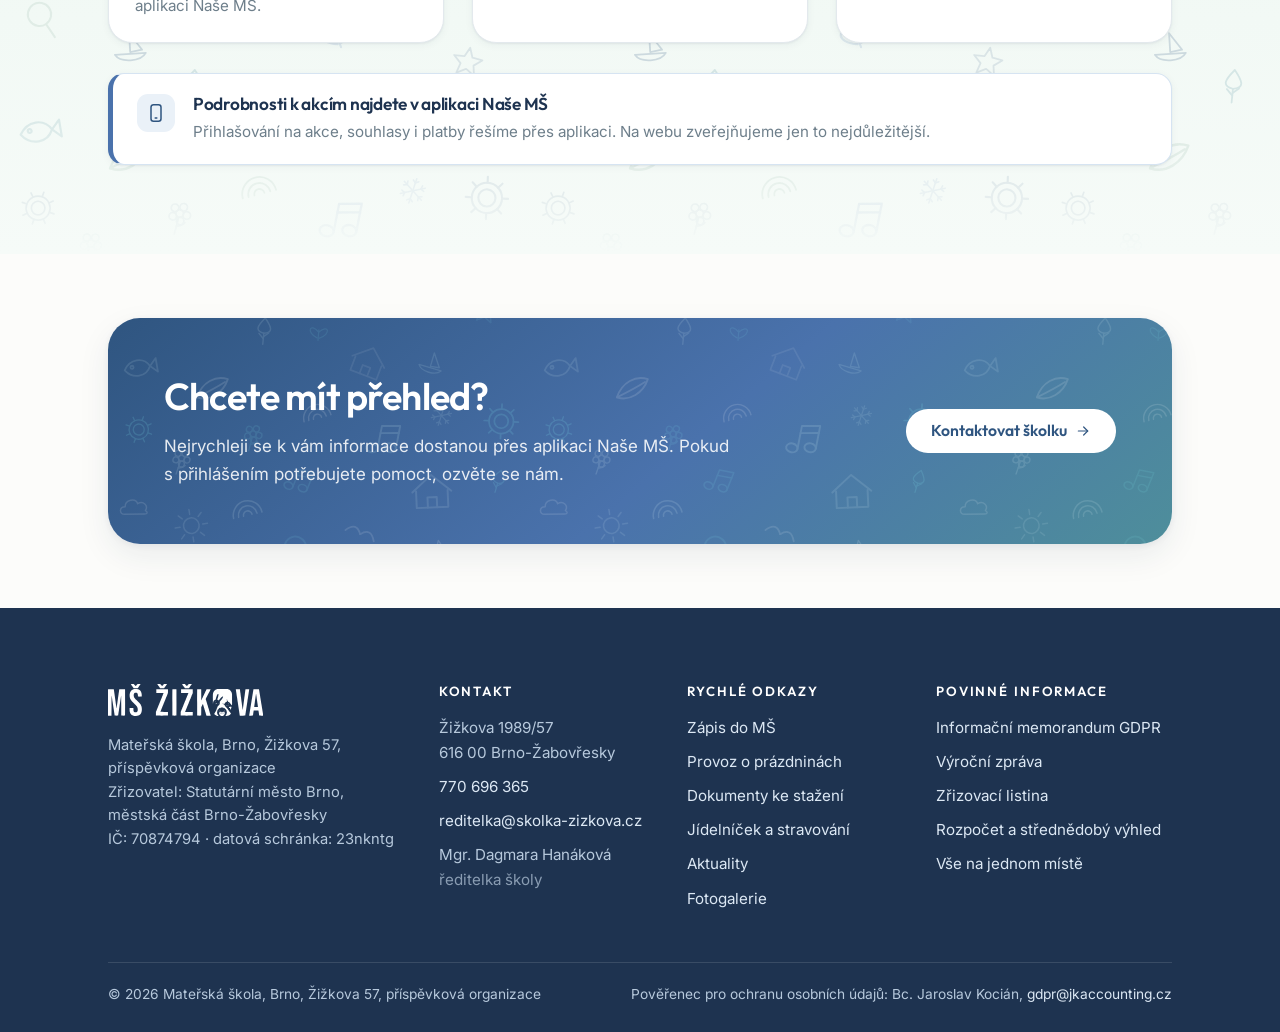
==== commit a029704b: "Nižší a širší logo podle připomínky klientky Klientka chtěla logo, které nepůsobí tolik do výšky – š" ====
--- a/aktuality.html
+++ b/aktuality.html
@@ -5,7 +5,6 @@
 <meta name="viewport" content="width=device-width, initial-scale=1">
 <title>Aktuality – MŠ Žižkova, Brno</title>
 <meta name="description" content="Důležitá oznámení, novinky a akce MŠ Žižkova v Brně-Žabovřeskách.">
-<meta name="robots" content="noindex,nofollow">
 <meta name="theme-color" content="#4A72AC">
 <meta property="og:type" content="website">
 <meta property="og:title" content="Aktuality – MŠ Žižkova, Brno">
@@ -25,7 +24,7 @@
 <body>
 <a class="skip" href="#obsah">Přeskočit na obsah</a>
 <header class="header"><div class="wrap header__in">
-  <a class="logo" href="index.html"><img src="assets/img/logo.svg" width="270" height="64" alt="MŠ Žižkova, Brno"></a>
+  <a class="logo" href="index.html"><img src="assets/img/logo.svg" width="310" height="64" alt="MŠ Žižkova, Brno"></a>
   <nav class="nav" aria-label="Hlavní navigace"><div class="nav__item"><a class="nav__link" href="index.html">Domů</a></div><div class="nav__item"><a class="nav__link" href="skola.html">Škola<svg class="nav__caret" viewBox="0 0 12 12" fill="none" stroke="currentColor" stroke-width="2" stroke-linecap="round" aria-hidden="true"><path d="m2 4.5 4 4 4-4"/></svg></a><div class="nav__panel"><a href="skola.html#kdo-jsme">Kdo jsme</a><a href="skola.html#nase-ms">Aplikace Naše MŠ</a><a href="skola.html#vybaveni">Vybavení školy</a><a href="skola.html#zahrada">Školní zahrada</a><a href="skola.html#tym">Náš tým</a><a href="skola.html#provoz">Provoz školy</a><a href="fotogalerie.html">Fotogalerie</a></div></div><div class="nav__item"><a class="nav__link" href="vzdelavani.html">Vzdělávání<svg class="nav__caret" viewBox="0 0 12 12" fill="none" stroke="currentColor" stroke-width="2" stroke-linecap="round" aria-hidden="true"><path d="m2 4.5 4 4 4-4"/></svg></a><div class="nav__panel"><a href="vzdelavani.html#svp">Školní vzdělávací program</a><a href="vzdelavani.html#zamereni">Zaměření školy</a><a href="vzdelavani.html#jak-ucime">Jak učíme</a><a href="vzdelavani.html#predskolaci">Předškolní příprava</a><a href="projekty.html">Projekty a spolupráce</a></div></div><div class="nav__item"><a class="nav__link" href="pro-rodice.html">Pro rodiče<svg class="nav__caret" viewBox="0 0 12 12" fill="none" stroke="currentColor" stroke-width="2" stroke-linecap="round" aria-hidden="true"><path d="m2 4.5 4 4 4-4"/></svg></a><div class="nav__panel"><a href="pro-rodice.html#novi-rodice">Informace pro nové rodiče</a><a href="pro-rodice.html#dokumenty">Dokumenty ke stažení</a><a href="pro-rodice.html#stravovani">Stravování</a><a href="zapis.html">Zápis do MŠ</a><a href="pro-rodice.html#prazdniny">Provoz o prázdninách</a><a href="pro-rodice.html#aktivity">Nadstandardní aktivity</a></div></div><div class="nav__item"><a class="nav__link" href="aktuality.html" aria-current="page">Aktuality<svg class="nav__caret" viewBox="0 0 12 12" fill="none" stroke="currentColor" stroke-width="2" stroke-linecap="round" aria-hidden="true"><path d="m2 4.5 4 4 4-4"/></svg></a><div class="nav__panel"><a href="aktuality.html#dulezite">Důležité informace</a><a href="aktuality.html#novinky">Novinky a akce</a></div></div><div class="nav__item"><a class="nav__link" href="kontakty.html">Kontakty<svg class="nav__caret" viewBox="0 0 12 12" fill="none" stroke="currentColor" stroke-width="2" stroke-linecap="round" aria-hidden="true"><path d="m2 4.5 4 4 4-4"/></svg></a><div class="nav__panel"><a href="kontakty.html#udaje">Kontaktní údaje</a><a href="kontakty.html#doprava">Jak se k nám dostanete</a><a href="kontakty.html#povinne">Povinně zveřejňované informace</a></div></div></nav>
   <a class="btn btn--primary btn--sm header__cta" href="zapis.html"><svg width="16" height="16" viewBox="0 0 24 24" fill="none" stroke="currentColor" stroke-width="1.8" stroke-linecap="round" stroke-linejoin="round" aria-hidden="true"><path d="M16 4h2a2 2 0 0 1 2 2v14a2 2 0 0 1-2 2H6a2 2 0 0 1-2-2V6a2 2 0 0 1 2-2h2"/><rect x="8" y="2" width="8" height="4" rx="1"/><path d="m9 14 2 2 4-4"/></svg> Zápis do MŠ</a>
   <button class="burger" type="button" aria-label="Otevřít menu" aria-expanded="false" data-menu-open><span></span></button>
@@ -34,7 +33,7 @@
 <div class="mobile" id="mobilni-menu" hidden>
   <div class="wrap" style="padding:0">
     <div class="mobile__top">
-      <a class="logo" href="index.html"><img src="assets/img/logo.svg" width="270" height="64" alt="MŠ Žižkova, Brno"></a>
+      <a class="logo" href="index.html"><img src="assets/img/logo.svg" width="310" height="64" alt="MŠ Žižkova, Brno"></a>
       <button class="mobile__close" type="button" aria-label="Zavřít menu" data-menu-close>&times;</button>
     </div>
     <div class="mobile__group"><a href="index.html">Domů</a></div><div class="mobile__group"><a href="skola.html">Škola</a><div class="mobile__sub"><a href="skola.html#kdo-jsme">Kdo jsme</a><a href="skola.html#nase-ms">Aplikace Naše MŠ</a><a href="skola.html#vybaveni">Vybavení školy</a><a href="skola.html#zahrada">Školní zahrada</a><a href="skola.html#tym">Náš tým</a><a href="skola.html#provoz">Provoz školy</a><a href="fotogalerie.html">Fotogalerie</a></div></div><div class="mobile__group"><a href="vzdelavani.html">Vzdělávání</a><div class="mobile__sub"><a href="vzdelavani.html#svp">Školní vzdělávací program</a><a href="vzdelavani.html#zamereni">Zaměření školy</a><a href="vzdelavani.html#jak-ucime">Jak učíme</a><a href="vzdelavani.html#predskolaci">Předškolní příprava</a><a href="projekty.html">Projekty a spolupráce</a></div></div><div class="mobile__group"><a href="pro-rodice.html">Pro rodiče</a><div class="mobile__sub"><a href="pro-rodice.html#novi-rodice">Informace pro nové rodiče</a><a href="pro-rodice.html#dokumenty">Dokumenty ke stažení</a><a href="pro-rodice.html#stravovani">Stravování</a><a href="zapis.html">Zápis do MŠ</a><a href="pro-rodice.html#prazdniny">Provoz o prázdninách</a><a href="pro-rodice.html#aktivity">Nadstandardní aktivity</a></div></div><div class="mobile__group"><a href="aktuality.html">Aktuality</a><div class="mobile__sub"><a href="aktuality.html#dulezite">Důležité informace</a><a href="aktuality.html#novinky">Novinky a akce</a></div></div><div class="mobile__group"><a href="kontakty.html">Kontakty</a><div class="mobile__sub"><a href="kontakty.html#udaje">Kontaktní údaje</a><a href="kontakty.html#doprava">Jak se k nám dostanete</a><a href="kontakty.html#povinne">Povinně zveřejňované informace</a></div></div>
@@ -90,7 +89,7 @@
 <footer class="footer"><div class="wrap">
   <div class="footer__grid">
     <div>
-      <div class="footer__logo"><img src="assets/img/logo-inverzni.svg" width="270" height="64" alt="MŠ Žižkova, Brno"></div>
+      <div class="footer__logo"><img src="assets/img/logo-inverzni.svg" width="310" height="64" alt="MŠ Žižkova, Brno"></div>
       <p class="footer__note">Mateřská škola, Brno, Žižkova 57, příspěvková organizace<br>
       Zřizovatel: Statutární město Brno, městská část Brno-Žabovřesky<br>
       IČ: 70874794 &middot; datová schránka: 23nkntg</p>
--- a/assets/css/style.css
+++ b/assets/css/style.css
@@ -147,7 +147,7 @@
 }
 .header__in{display:flex;align-items:center;gap:24px;min-height:76px}
 .logo{display:flex;align-items:center;flex:none}
-.logo img{height:38px;width:auto}
+.logo img{height:34px;width:auto}
 .logo:hover{text-decoration:none}
 
 .nav{margin-left:auto;display:flex;align-items:center;gap:2px}
@@ -496,7 +496,7 @@
 .footer a:hover{color:#fff;text-decoration:underline}
 .footer h4{color:#fff;font-size:.83rem;letter-spacing:.14em;text-transform:uppercase;margin-bottom:1.15em;font-weight:600}
 .footer__grid{display:grid;gap:clamp(28px,3.4vw,44px);grid-template-columns:1.4fr 1fr 1fr 1.15fr}
-.footer__logo img{height:36px;width:auto;margin-bottom:18px}
+.footer__logo img{height:32px;width:auto;margin-bottom:18px}
 .footer__list{list-style:none;margin:0;padding:0;display:grid;gap:.6em;font-size:.95rem}
 .footer__note{font-size:.92rem;line-height:1.6}
 .footer__bottom{
@@ -544,7 +544,7 @@
 /* nízké obrazovky (telefon naležato) – lepivá hlavička nesmí sežrat displej */
 @media (max-height:520px) and (orientation:landscape){
   .header__in{min-height:54px}
-  .logo img{height:29px}
+  .logo img{height:26px}
   .header__cta,.burger{transform:scale(.92)}
   .subnav{position:static}
   .subnav__in{padding-block:7px}
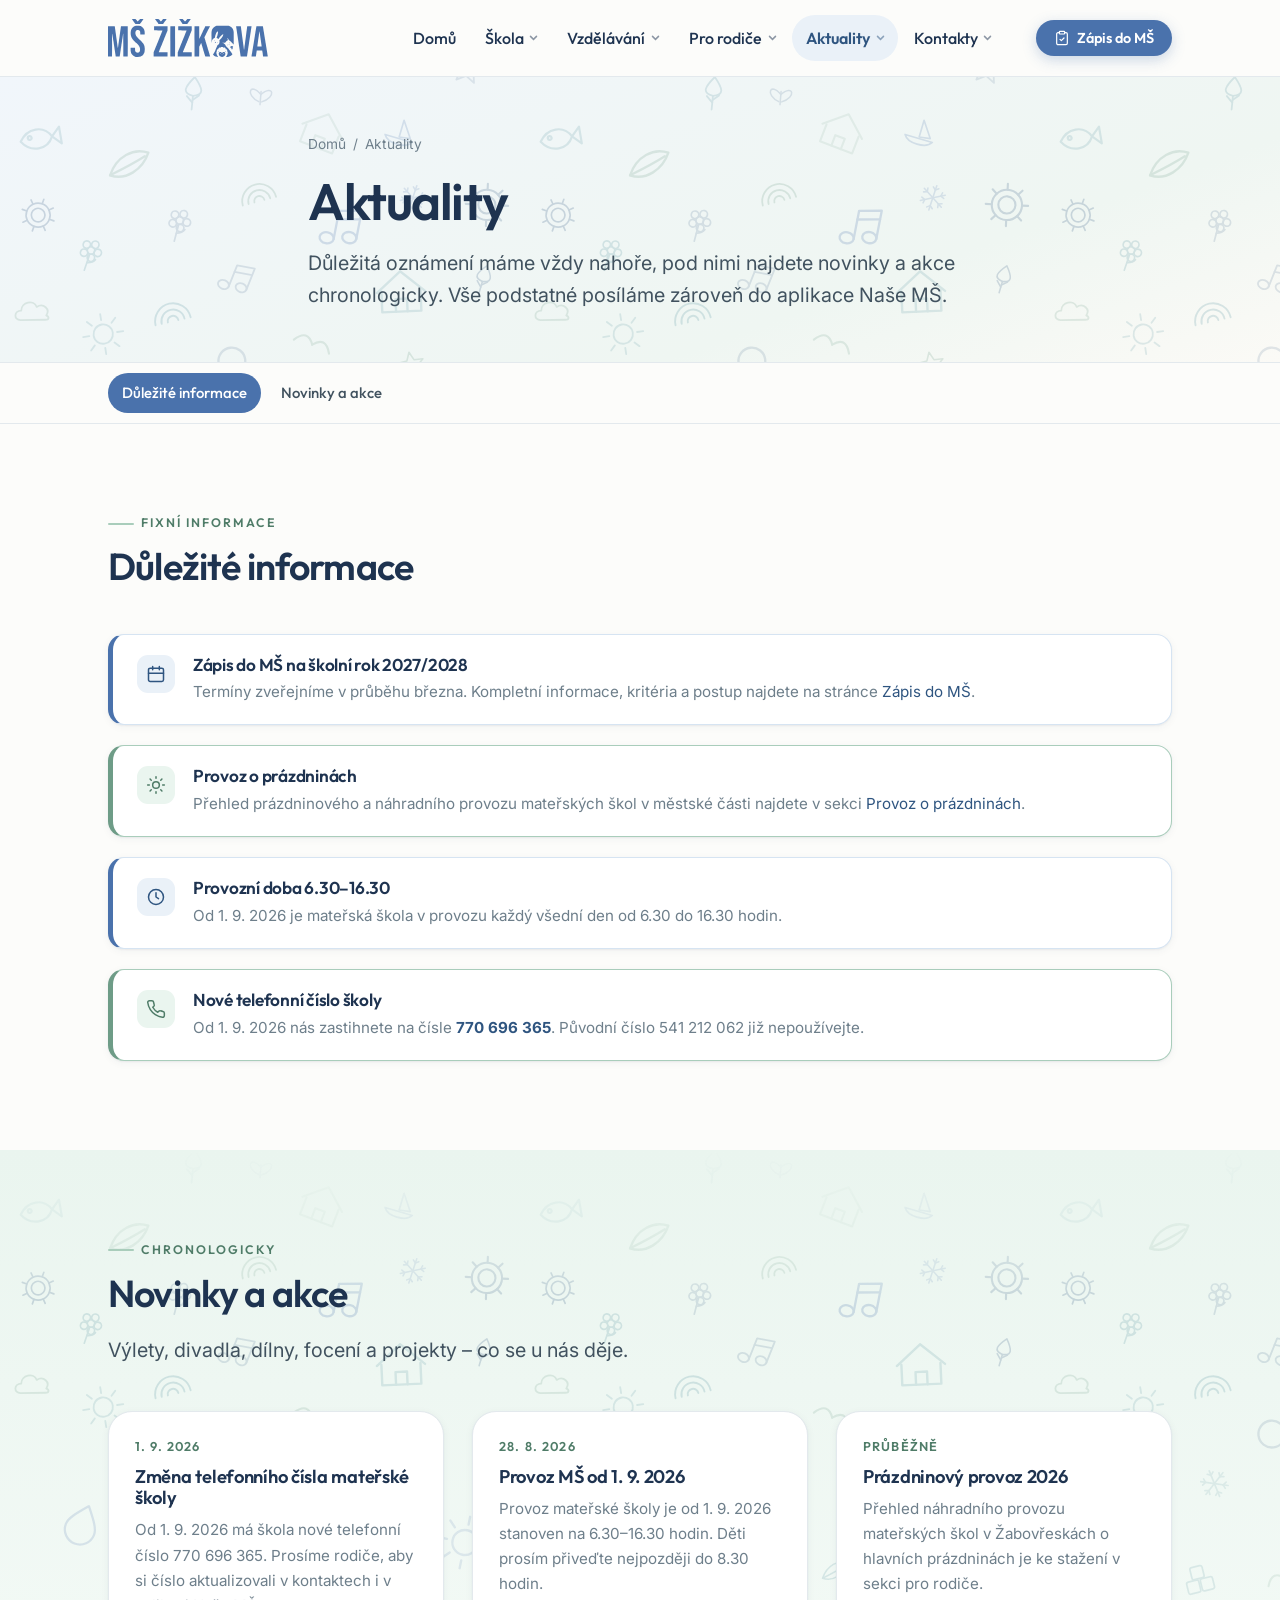
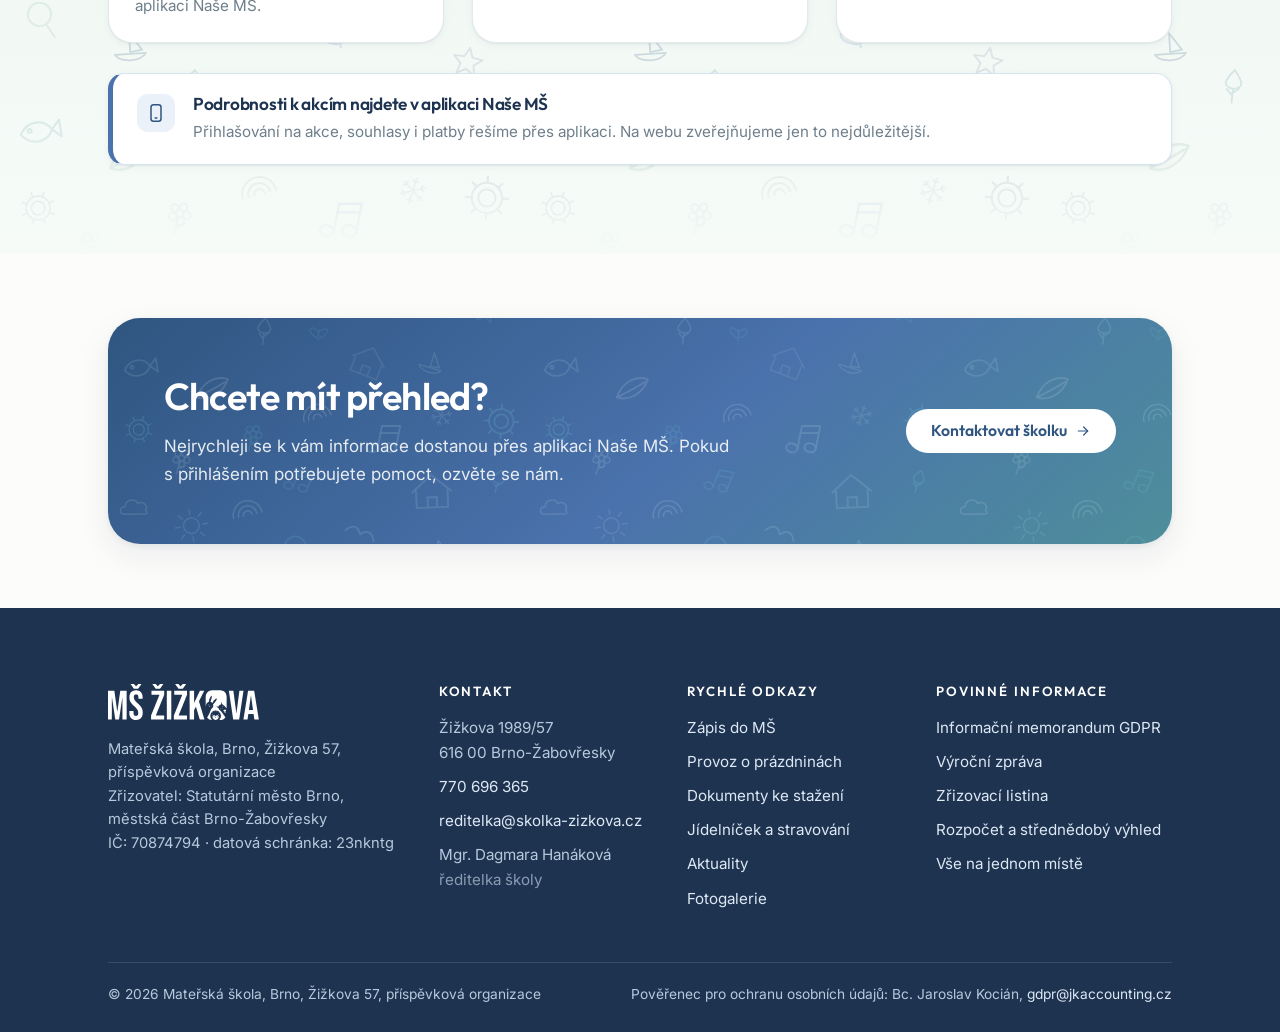
==== commit 71e2b13f: "Zpět k původním proporcím loga Snížené a rozšířené logo se neujalo, VYSKA_PISMA a HACKY_BLIZE jdou z" ====
--- a/aktuality.html
+++ b/aktuality.html
@@ -24,7 +24,7 @@
 <body>
 <a class="skip" href="#obsah">Přeskočit na obsah</a>
 <header class="header"><div class="wrap header__in">
-  <a class="logo" href="index.html"><img src="assets/img/logo.svg" width="310" height="64" alt="MŠ Žižkova, Brno"></a>
+  <a class="logo" href="index.html"><img src="assets/img/logo.svg" width="270" height="64" alt="MŠ Žižkova, Brno"></a>
   <nav class="nav" aria-label="Hlavní navigace"><div class="nav__item"><a class="nav__link" href="index.html">Domů</a></div><div class="nav__item"><a class="nav__link" href="skola.html">Škola<svg class="nav__caret" viewBox="0 0 12 12" fill="none" stroke="currentColor" stroke-width="2" stroke-linecap="round" aria-hidden="true"><path d="m2 4.5 4 4 4-4"/></svg></a><div class="nav__panel"><a href="skola.html#kdo-jsme">Kdo jsme</a><a href="skola.html#nase-ms">Aplikace Naše MŠ</a><a href="skola.html#vybaveni">Vybavení školy</a><a href="skola.html#zahrada">Školní zahrada</a><a href="skola.html#tym">Náš tým</a><a href="skola.html#provoz">Provoz školy</a><a href="fotogalerie.html">Fotogalerie</a></div></div><div class="nav__item"><a class="nav__link" href="vzdelavani.html">Vzdělávání<svg class="nav__caret" viewBox="0 0 12 12" fill="none" stroke="currentColor" stroke-width="2" stroke-linecap="round" aria-hidden="true"><path d="m2 4.5 4 4 4-4"/></svg></a><div class="nav__panel"><a href="vzdelavani.html#svp">Školní vzdělávací program</a><a href="vzdelavani.html#zamereni">Zaměření školy</a><a href="vzdelavani.html#jak-ucime">Jak učíme</a><a href="vzdelavani.html#predskolaci">Předškolní příprava</a><a href="projekty.html">Projekty a spolupráce</a></div></div><div class="nav__item"><a class="nav__link" href="pro-rodice.html">Pro rodiče<svg class="nav__caret" viewBox="0 0 12 12" fill="none" stroke="currentColor" stroke-width="2" stroke-linecap="round" aria-hidden="true"><path d="m2 4.5 4 4 4-4"/></svg></a><div class="nav__panel"><a href="pro-rodice.html#novi-rodice">Informace pro nové rodiče</a><a href="pro-rodice.html#dokumenty">Dokumenty ke stažení</a><a href="pro-rodice.html#stravovani">Stravování</a><a href="zapis.html">Zápis do MŠ</a><a href="pro-rodice.html#prazdniny">Provoz o prázdninách</a><a href="pro-rodice.html#aktivity">Nadstandardní aktivity</a></div></div><div class="nav__item"><a class="nav__link" href="aktuality.html" aria-current="page">Aktuality<svg class="nav__caret" viewBox="0 0 12 12" fill="none" stroke="currentColor" stroke-width="2" stroke-linecap="round" aria-hidden="true"><path d="m2 4.5 4 4 4-4"/></svg></a><div class="nav__panel"><a href="aktuality.html#dulezite">Důležité informace</a><a href="aktuality.html#novinky">Novinky a akce</a></div></div><div class="nav__item"><a class="nav__link" href="kontakty.html">Kontakty<svg class="nav__caret" viewBox="0 0 12 12" fill="none" stroke="currentColor" stroke-width="2" stroke-linecap="round" aria-hidden="true"><path d="m2 4.5 4 4 4-4"/></svg></a><div class="nav__panel"><a href="kontakty.html#udaje">Kontaktní údaje</a><a href="kontakty.html#doprava">Jak se k nám dostanete</a><a href="kontakty.html#povinne">Povinně zveřejňované informace</a></div></div></nav>
   <a class="btn btn--primary btn--sm header__cta" href="zapis.html"><svg width="16" height="16" viewBox="0 0 24 24" fill="none" stroke="currentColor" stroke-width="1.8" stroke-linecap="round" stroke-linejoin="round" aria-hidden="true"><path d="M16 4h2a2 2 0 0 1 2 2v14a2 2 0 0 1-2 2H6a2 2 0 0 1-2-2V6a2 2 0 0 1 2-2h2"/><rect x="8" y="2" width="8" height="4" rx="1"/><path d="m9 14 2 2 4-4"/></svg> Zápis do MŠ</a>
   <button class="burger" type="button" aria-label="Otevřít menu" aria-expanded="false" data-menu-open><span></span></button>
@@ -33,7 +33,7 @@
 <div class="mobile" id="mobilni-menu" hidden>
   <div class="wrap" style="padding:0">
     <div class="mobile__top">
-      <a class="logo" href="index.html"><img src="assets/img/logo.svg" width="310" height="64" alt="MŠ Žižkova, Brno"></a>
+      <a class="logo" href="index.html"><img src="assets/img/logo.svg" width="270" height="64" alt="MŠ Žižkova, Brno"></a>
       <button class="mobile__close" type="button" aria-label="Zavřít menu" data-menu-close>&times;</button>
     </div>
     <div class="mobile__group"><a href="index.html">Domů</a></div><div class="mobile__group"><a href="skola.html">Škola</a><div class="mobile__sub"><a href="skola.html#kdo-jsme">Kdo jsme</a><a href="skola.html#nase-ms">Aplikace Naše MŠ</a><a href="skola.html#vybaveni">Vybavení školy</a><a href="skola.html#zahrada">Školní zahrada</a><a href="skola.html#tym">Náš tým</a><a href="skola.html#provoz">Provoz školy</a><a href="fotogalerie.html">Fotogalerie</a></div></div><div class="mobile__group"><a href="vzdelavani.html">Vzdělávání</a><div class="mobile__sub"><a href="vzdelavani.html#svp">Školní vzdělávací program</a><a href="vzdelavani.html#zamereni">Zaměření školy</a><a href="vzdelavani.html#jak-ucime">Jak učíme</a><a href="vzdelavani.html#predskolaci">Předškolní příprava</a><a href="projekty.html">Projekty a spolupráce</a></div></div><div class="mobile__group"><a href="pro-rodice.html">Pro rodiče</a><div class="mobile__sub"><a href="pro-rodice.html#novi-rodice">Informace pro nové rodiče</a><a href="pro-rodice.html#dokumenty">Dokumenty ke stažení</a><a href="pro-rodice.html#stravovani">Stravování</a><a href="zapis.html">Zápis do MŠ</a><a href="pro-rodice.html#prazdniny">Provoz o prázdninách</a><a href="pro-rodice.html#aktivity">Nadstandardní aktivity</a></div></div><div class="mobile__group"><a href="aktuality.html">Aktuality</a><div class="mobile__sub"><a href="aktuality.html#dulezite">Důležité informace</a><a href="aktuality.html#novinky">Novinky a akce</a></div></div><div class="mobile__group"><a href="kontakty.html">Kontakty</a><div class="mobile__sub"><a href="kontakty.html#udaje">Kontaktní údaje</a><a href="kontakty.html#doprava">Jak se k nám dostanete</a><a href="kontakty.html#povinne">Povinně zveřejňované informace</a></div></div>
@@ -89,7 +89,7 @@
 <footer class="footer"><div class="wrap">
   <div class="footer__grid">
     <div>
-      <div class="footer__logo"><img src="assets/img/logo-inverzni.svg" width="310" height="64" alt="MŠ Žižkova, Brno"></div>
+      <div class="footer__logo"><img src="assets/img/logo-inverzni.svg" width="270" height="64" alt="MŠ Žižkova, Brno"></div>
       <p class="footer__note">Mateřská škola, Brno, Žižkova 57, příspěvková organizace<br>
       Zřizovatel: Statutární město Brno, městská část Brno-Žabovřesky<br>
       IČ: 70874794 &middot; datová schránka: 23nkntg</p>
--- a/assets/css/style.css
+++ b/assets/css/style.css
@@ -147,7 +147,7 @@
 }
 .header__in{display:flex;align-items:center;gap:24px;min-height:76px}
 .logo{display:flex;align-items:center;flex:none}
-.logo img{height:34px;width:auto}
+.logo img{height:38px;width:auto}
 .logo:hover{text-decoration:none}
 
 .nav{margin-left:auto;display:flex;align-items:center;gap:2px}
@@ -496,7 +496,7 @@
 .footer a:hover{color:#fff;text-decoration:underline}
 .footer h4{color:#fff;font-size:.83rem;letter-spacing:.14em;text-transform:uppercase;margin-bottom:1.15em;font-weight:600}
 .footer__grid{display:grid;gap:clamp(28px,3.4vw,44px);grid-template-columns:1.4fr 1fr 1fr 1.15fr}
-.footer__logo img{height:32px;width:auto;margin-bottom:18px}
+.footer__logo img{height:36px;width:auto;margin-bottom:18px}
 .footer__list{list-style:none;margin:0;padding:0;display:grid;gap:.6em;font-size:.95rem}
 .footer__note{font-size:.92rem;line-height:1.6}
 .footer__bottom{
@@ -544,7 +544,7 @@
 /* nízké obrazovky (telefon naležato) – lepivá hlavička nesmí sežrat displej */
 @media (max-height:520px) and (orientation:landscape){
   .header__in{min-height:54px}
-  .logo img{height:26px}
+  .logo img{height:29px}
   .header__cta,.burger{transform:scale(.92)}
   .subnav{position:static}
   .subnav__in{padding-block:7px}
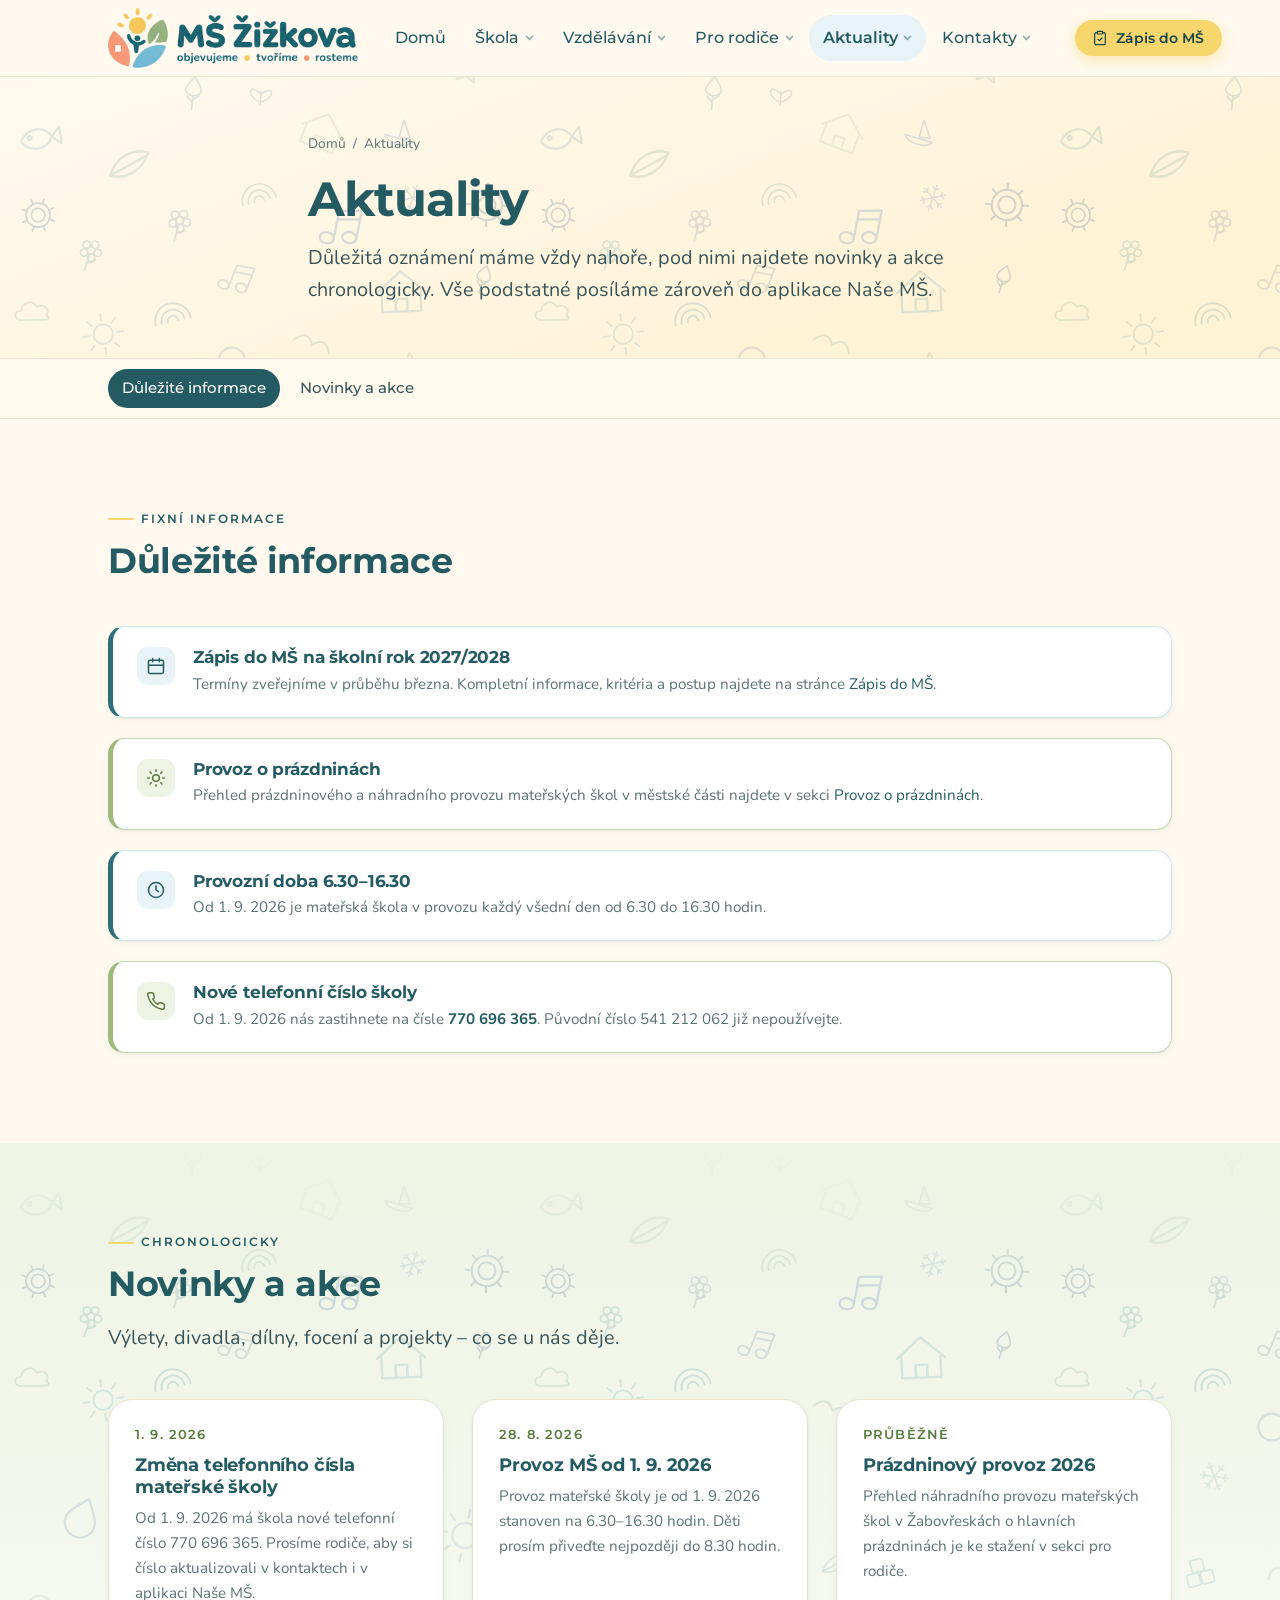
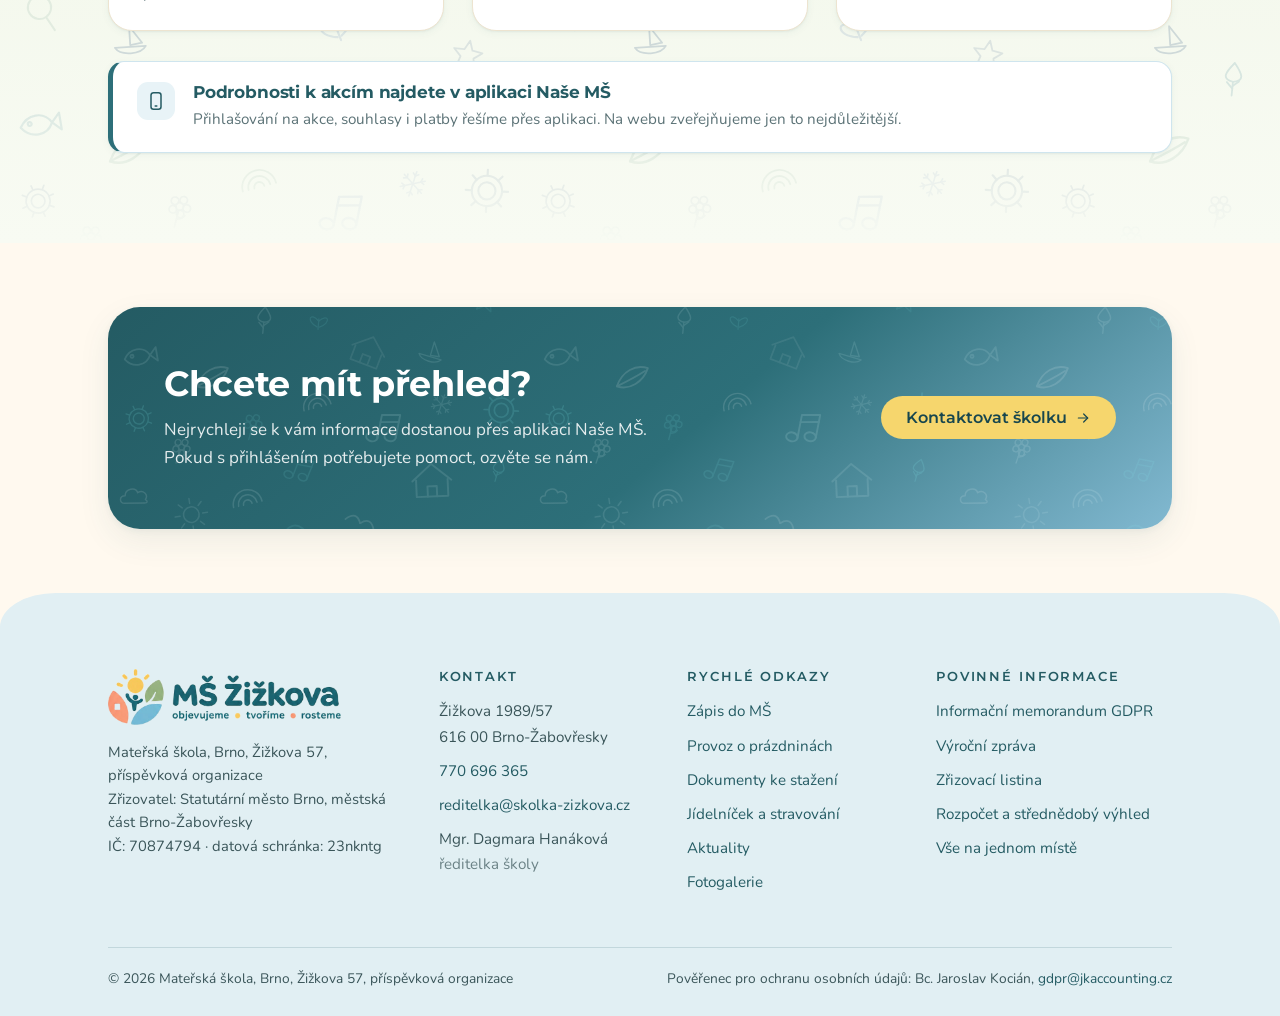
==== commit e2b7625d: "Nová identita a zkrácená úvodní stránka podle posouzení klientky Co-Authored-By: Claude Sonnet 5.5 <" ====
--- a/aktuality.html
+++ b/aktuality.html
@@ -5,7 +5,7 @@
 <meta name="viewport" content="width=device-width, initial-scale=1">
 <title>Aktuality – MŠ Žižkova, Brno</title>
 <meta name="description" content="Důležitá oznámení, novinky a akce MŠ Žižkova v Brně-Žabovřeskách.">
-<meta name="theme-color" content="#4A72AC">
+<meta name="theme-color" content="#245B63">
 <meta property="og:type" content="website">
 <meta property="og:title" content="Aktuality – MŠ Žižkova, Brno">
 <meta property="og:description" content="Důležitá oznámení, novinky a akce MŠ Žižkova v Brně-Žabovřeskách.">
@@ -13,19 +13,20 @@
 <meta property="og:image" content="https://www.skolka-zizkova.cz/assets/img/foto/budova.jpg">
 <meta name="twitter:card" content="summary_large_image">
 <meta property="og:site_name" content="MŠ Žižkova, Brno">
-<link rel="icon" href="assets/img/favicon.svg" type="image/svg+xml">
-<link rel="apple-touch-icon" href="assets/img/znacka.svg">
+<link rel="icon" href="assets/img/favicon.png" type="image/png">
+<link rel="apple-touch-icon" href="assets/img/znacka.png">
 <link rel="preconnect" href="https://fonts.googleapis.com">
 <link rel="preconnect" href="https://fonts.gstatic.com" crossorigin>
-<link rel="stylesheet" href="https://fonts.googleapis.com/css2?family=Inter:wght@400;500;600&family=Outfit:wght@400;500;600;700&display=swap">
+<link rel="stylesheet" href="https://fonts.googleapis.com/css2?family=Nunito:wght@400;600;700&family=Montserrat:wght@500;600;700;800&display=swap">
 <link rel="stylesheet" href="assets/css/style.css">
 
 </head>
 <body>
 <a class="skip" href="#obsah">Přeskočit na obsah</a>
 <header class="header"><div class="wrap header__in">
-  <a class="logo" href="index.html"><img src="assets/img/logo.svg" width="270" height="64" alt="MŠ Žižkova, Brno"></a>
+  <a class="logo" href="index.html"><img src="assets/img/logo.png" width="266" height="64" alt="MŠ Žižkova, Brno"></a>
   <nav class="nav" aria-label="Hlavní navigace"><div class="nav__item"><a class="nav__link" href="index.html">Domů</a></div><div class="nav__item"><a class="nav__link" href="skola.html">Škola<svg class="nav__caret" viewBox="0 0 12 12" fill="none" stroke="currentColor" stroke-width="2" stroke-linecap="round" aria-hidden="true"><path d="m2 4.5 4 4 4-4"/></svg></a><div class="nav__panel"><a href="skola.html#kdo-jsme">Kdo jsme</a><a href="skola.html#nase-ms">Aplikace Naše MŠ</a><a href="skola.html#vybaveni">Vybavení školy</a><a href="skola.html#zahrada">Školní zahrada</a><a href="skola.html#tym">Náš tým</a><a href="skola.html#provoz">Provoz školy</a><a href="fotogalerie.html">Fotogalerie</a></div></div><div class="nav__item"><a class="nav__link" href="vzdelavani.html">Vzdělávání<svg class="nav__caret" viewBox="0 0 12 12" fill="none" stroke="currentColor" stroke-width="2" stroke-linecap="round" aria-hidden="true"><path d="m2 4.5 4 4 4-4"/></svg></a><div class="nav__panel"><a href="vzdelavani.html#svp">Školní vzdělávací program</a><a href="vzdelavani.html#zamereni">Zaměření školy</a><a href="vzdelavani.html#jak-ucime">Jak učíme</a><a href="vzdelavani.html#predskolaci">Předškolní příprava</a><a href="projekty.html">Projekty a spolupráce</a></div></div><div class="nav__item"><a class="nav__link" href="pro-rodice.html">Pro rodiče<svg class="nav__caret" viewBox="0 0 12 12" fill="none" stroke="currentColor" stroke-width="2" stroke-linecap="round" aria-hidden="true"><path d="m2 4.5 4 4 4-4"/></svg></a><div class="nav__panel"><a href="pro-rodice.html#novi-rodice">Informace pro nové rodiče</a><a href="pro-rodice.html#dokumenty">Dokumenty ke stažení</a><a href="pro-rodice.html#stravovani">Stravování</a><a href="zapis.html">Zápis do MŠ</a><a href="pro-rodice.html#prazdniny">Provoz o prázdninách</a><a href="pro-rodice.html#aktivity">Nadstandardní aktivity</a></div></div><div class="nav__item"><a class="nav__link" href="aktuality.html" aria-current="page">Aktuality<svg class="nav__caret" viewBox="0 0 12 12" fill="none" stroke="currentColor" stroke-width="2" stroke-linecap="round" aria-hidden="true"><path d="m2 4.5 4 4 4-4"/></svg></a><div class="nav__panel"><a href="aktuality.html#dulezite">Důležité informace</a><a href="aktuality.html#novinky">Novinky a akce</a></div></div><div class="nav__item"><a class="nav__link" href="kontakty.html">Kontakty<svg class="nav__caret" viewBox="0 0 12 12" fill="none" stroke="currentColor" stroke-width="2" stroke-linecap="round" aria-hidden="true"><path d="m2 4.5 4 4 4-4"/></svg></a><div class="nav__panel"><a href="kontakty.html#udaje">Kontaktní údaje</a><a href="kontakty.html#doprava">Jak se k nám dostanete</a><a href="kontakty.html#povinne">Povinně zveřejňované informace</a></div></div></nav>
+  <a class="header__tel" href="tel:+420770696365"><svg width="16" height="16" viewBox="0 0 24 24" fill="none" stroke="currentColor" stroke-width="1.8" stroke-linecap="round" stroke-linejoin="round" aria-hidden="true"><path d="M22 16.9v3a2 2 0 0 1-2.2 2 19.8 19.8 0 0 1-8.6-3.1 19.5 19.5 0 0 1-6-6A19.8 19.8 0 0 1 2.1 4.2 2 2 0 0 1 4.1 2h3a2 2 0 0 1 2 1.7c.1 1 .4 1.9.7 2.8a2 2 0 0 1-.4 2.1L8.1 9.9a16 16 0 0 0 6 6l1.3-1.3a2 2 0 0 1 2.1-.4c.9.3 1.8.6 2.8.7a2 2 0 0 1 1.7 2Z"/></svg> 770 696 365</a>
   <a class="btn btn--primary btn--sm header__cta" href="zapis.html"><svg width="16" height="16" viewBox="0 0 24 24" fill="none" stroke="currentColor" stroke-width="1.8" stroke-linecap="round" stroke-linejoin="round" aria-hidden="true"><path d="M16 4h2a2 2 0 0 1 2 2v14a2 2 0 0 1-2 2H6a2 2 0 0 1-2-2V6a2 2 0 0 1 2-2h2"/><rect x="8" y="2" width="8" height="4" rx="1"/><path d="m9 14 2 2 4-4"/></svg> Zápis do MŠ</a>
   <button class="burger" type="button" aria-label="Otevřít menu" aria-expanded="false" data-menu-open><span></span></button>
 </div></header>
@@ -33,13 +34,14 @@
 <div class="mobile" id="mobilni-menu" hidden>
   <div class="wrap" style="padding:0">
     <div class="mobile__top">
-      <a class="logo" href="index.html"><img src="assets/img/logo.svg" width="270" height="64" alt="MŠ Žižkova, Brno"></a>
+      <a class="logo" href="index.html"><img src="assets/img/logo.png" width="266" height="64" alt="MŠ Žižkova, Brno"></a>
       <button class="mobile__close" type="button" aria-label="Zavřít menu" data-menu-close>&times;</button>
     </div>
     <div class="mobile__group"><a href="index.html">Domů</a></div><div class="mobile__group"><a href="skola.html">Škola</a><div class="mobile__sub"><a href="skola.html#kdo-jsme">Kdo jsme</a><a href="skola.html#nase-ms">Aplikace Naše MŠ</a><a href="skola.html#vybaveni">Vybavení školy</a><a href="skola.html#zahrada">Školní zahrada</a><a href="skola.html#tym">Náš tým</a><a href="skola.html#provoz">Provoz školy</a><a href="fotogalerie.html">Fotogalerie</a></div></div><div class="mobile__group"><a href="vzdelavani.html">Vzdělávání</a><div class="mobile__sub"><a href="vzdelavani.html#svp">Školní vzdělávací program</a><a href="vzdelavani.html#zamereni">Zaměření školy</a><a href="vzdelavani.html#jak-ucime">Jak učíme</a><a href="vzdelavani.html#predskolaci">Předškolní příprava</a><a href="projekty.html">Projekty a spolupráce</a></div></div><div class="mobile__group"><a href="pro-rodice.html">Pro rodiče</a><div class="mobile__sub"><a href="pro-rodice.html#novi-rodice">Informace pro nové rodiče</a><a href="pro-rodice.html#dokumenty">Dokumenty ke stažení</a><a href="pro-rodice.html#stravovani">Stravování</a><a href="zapis.html">Zápis do MŠ</a><a href="pro-rodice.html#prazdniny">Provoz o prázdninách</a><a href="pro-rodice.html#aktivity">Nadstandardní aktivity</a></div></div><div class="mobile__group"><a href="aktuality.html">Aktuality</a><div class="mobile__sub"><a href="aktuality.html#dulezite">Důležité informace</a><a href="aktuality.html#novinky">Novinky a akce</a></div></div><div class="mobile__group"><a href="kontakty.html">Kontakty</a><div class="mobile__sub"><a href="kontakty.html#udaje">Kontaktní údaje</a><a href="kontakty.html#doprava">Jak se k nám dostanete</a><a href="kontakty.html#povinne">Povinně zveřejňované informace</a></div></div>
     <div class="mobile__cta">
       <a class="btn btn--primary" href="zapis.html"><svg width="16" height="16" viewBox="0 0 24 24" fill="none" stroke="currentColor" stroke-width="1.8" stroke-linecap="round" stroke-linejoin="round" aria-hidden="true"><path d="M16 4h2a2 2 0 0 1 2 2v14a2 2 0 0 1-2 2H6a2 2 0 0 1-2-2V6a2 2 0 0 1 2-2h2"/><rect x="8" y="2" width="8" height="4" rx="1"/><path d="m9 14 2 2 4-4"/></svg> Zápis do MŠ</a>
       <a class="btn btn--ghost" href="tel:+420770696365"><svg width="16" height="16" viewBox="0 0 24 24" fill="none" stroke="currentColor" stroke-width="1.8" stroke-linecap="round" stroke-linejoin="round" aria-hidden="true"><path d="M22 16.9v3a2 2 0 0 1-2.2 2 19.8 19.8 0 0 1-8.6-3.1 19.5 19.5 0 0 1-6-6A19.8 19.8 0 0 1 2.1 4.2 2 2 0 0 1 4.1 2h3a2 2 0 0 1 2 1.7c.1 1 .4 1.9.7 2.8a2 2 0 0 1-.4 2.1L8.1 9.9a16 16 0 0 0 6 6l1.3-1.3a2 2 0 0 1 2.1-.4c.9.3 1.8.6 2.8.7a2 2 0 0 1 1.7 2Z"/></svg> 770 696 365</a>
+      <a class="btn btn--ghost" href="mailto:reditelka@skolka-zizkova.cz"><svg width="16" height="16" viewBox="0 0 24 24" fill="none" stroke="currentColor" stroke-width="1.8" stroke-linecap="round" stroke-linejoin="round" aria-hidden="true"><path d="M21 15a2 2 0 0 1-2 2H7l-4 4V5a2 2 0 0 1 2-2h14a2 2 0 0 1 2 2z"/></svg> Napište nám</a>
     </div>
   </div>
 </div>
@@ -89,7 +91,7 @@
 <footer class="footer"><div class="wrap">
   <div class="footer__grid">
     <div>
-      <div class="footer__logo"><img src="assets/img/logo-inverzni.svg" width="270" height="64" alt="MŠ Žižkova, Brno"></div>
+      <div class="footer__logo"><img src="assets/img/logo.png" width="266" height="64" alt="MŠ Žižkova, Brno"></div>
       <p class="footer__note">Mateřská škola, Brno, Žižkova 57, příspěvková organizace<br>
       Zřizovatel: Statutární město Brno, městská část Brno-Žabovřesky<br>
       IČ: 70874794 &middot; datová schránka: 23nkntg</p>
--- a/assets/css/style.css
+++ b/assets/css/style.css
@@ -1,44 +1,50 @@
 /* =========================================================
    MŠ Žižkova, Brno — design system
-   Paleta: modrá / modrošedá  ×  zelená / mint / eukalypt
+   Paleta nové identity: petrolejová #245B63, žlutá #F6D66D, meruňková #F29A7A,
+   modrá #82B9D1, zelená #9DBA7A, levandulová #C9B9D9, krémová #FFF9EF
+   Písma: Montserrat (nadpisy), Nunito (texty)
    ========================================================= */
 
 :root{
   /* --- barvy --- */
-  --blue-900:#1E3350;
-  --blue-700:#2F5580;
-  --blue-600:#4A72AC;
-  --blue-400:#8FB0D4;
-  --blue-200:#D6E4F2;
-  --blue-100:#EAF1F8;
-
-  --teal-600:#4E8E9B;
-  --teal-200:#CDE5E6;
-
-  --euca-700:#4F7C68;
-  --euca-600:#6E9C87;
-  --euca-400:#A9CDBB;
-  --mint-200:#D5EADF;
-  --mint-100:#EAF5EF;
-
-  --sand-100:#F3EFE7;
-  --paper:#FCFCFA;
+  --blue-900:#17464E;
+  --blue-700:#245B63;
+  --blue-600:#2D6F79;
+  --blue-400:#82B9D1;
+  --blue-200:#CFE5EE;
+  --blue-100:#E8F3F7;
+
+  --teal-600:#82B9D1;
+  --teal-200:#D3E8F1;
+
+  --euca-700:#587A3D;
+  --euca-600:#9DBA7A;
+  --euca-400:#C5D8AE;
+  --mint-200:#E1EBD3;
+  --mint-100:#EEF4E4;
+
+  --sand-100:#FFF3D6;
+  --paper:#FFF9EF;
   --white:#FFFFFF;
 
-  --ink:#1E3350;
-  --body:#41525F;
-  --muted:#6E7F8B;
-  --line:#E3E9ED;
+  --ink:#245B63;
+  --body:#3A5559;
+  --muted:#5B7276;
+  --line:#EDE4D0;
 
   /* --- typografie --- */
-  --font-display:"Outfit","Segoe UI",system-ui,sans-serif;
-  --font-body:"Inter","Segoe UI",system-ui,sans-serif;
+  --font-display:"Montserrat","Segoe UI",system-ui,sans-serif;
+  --font-body:"Nunito","Segoe UI",system-ui,sans-serif;
 
   /* --- tvary --- */
   --r-sm:10px; --r-md:16px; --r-lg:24px; --r-xl:32px;
-  --shadow-sm:0 1px 2px rgba(30,51,80,.06), 0 2px 8px rgba(30,51,80,.05);
-  --shadow-md:0 2px 6px rgba(30,51,80,.06), 0 12px 32px rgba(30,51,80,.08);
-  --shadow-lg:0 8px 20px rgba(30,51,80,.08), 0 28px 60px rgba(30,51,80,.10);
+  --shadow-sm:0 1px 2px rgba(36,91,99,.06), 0 2px 8px rgba(36,91,99,.05);
+  --shadow-md:0 2px 6px rgba(36,91,99,.06), 0 12px 32px rgba(36,91,99,.08);
+  --shadow-lg:0 8px 20px rgba(36,91,99,.08), 0 28px 60px rgba(36,91,99,.10);
+
+  --sun:#F6D66D;
+  --coral:#F29A7A;
+  --lav:#C9B9D9;
 
   --wrap:1160px;
   --gut:clamp(20px,5vw,48px);
@@ -130,8 +136,8 @@
   cursor:pointer;transition:.18s ease;text-decoration:none;line-height:1
 }
 .btn:hover{text-decoration:none;transform:translateY(-1px)}
-.btn--primary{background:var(--blue-600);color:#fff;box-shadow:0 4px 14px rgba(74,114,172,.28)}
-.btn--primary:hover{background:var(--blue-700);box-shadow:0 6px 20px rgba(74,114,172,.34)}
+.btn--primary{background:var(--blue-600);color:#fff;box-shadow:0 4px 14px rgba(246,214,109,.28)}
+.btn--primary:hover{background:var(--blue-700);box-shadow:0 6px 20px rgba(246,214,109,.34)}
 .btn--green{background:var(--euca-600);color:#fff;box-shadow:0 4px 14px rgba(110,156,135,.28)}
 .btn--green:hover{background:var(--euca-700)}
 .btn--ghost{border-color:var(--blue-200);color:var(--blue-700);background:#fff}
@@ -142,7 +148,7 @@
 
 /* ---------- hlavička ---------- */
 .header{
-  position:sticky;top:0;z-index:60;background:rgba(252,252,250,.92);
+  position:sticky;top:0;z-index:60;background:rgba(255,249,239,.92);
   backdrop-filter:saturate(1.4) blur(10px);border-bottom:1px solid var(--line)
 }
 .header__in{display:flex;align-items:center;gap:24px;min-height:76px}
@@ -221,7 +227,7 @@
 }
 .hero__motto{
   display:inline-flex;align-items:center;gap:.6em;background:#fff;
-  border:1px solid var(--mint-200);box-shadow:0 2px 10px rgba(30,51,80,.07);color:var(--euca-700);
+  border:1px solid var(--mint-200);box-shadow:0 2px 10px rgba(36,91,99,.07);color:var(--euca-700);
   font-family:var(--font-display);font-weight:600;font-size:.87rem;letter-spacing:.04em;
   padding:.5em 1em;border-radius:999px;margin-bottom:1.1em
 }
@@ -240,7 +246,7 @@
 .hero__link-ico{
   width:38px;height:38px;border-radius:12px;display:grid;place-items:center;flex:none;
   background:#fff;border:1px solid var(--mint-200);color:var(--euca-700);
-  box-shadow:0 2px 8px rgba(30,51,80,.07);transition:.18s
+  box-shadow:0 2px 8px rgba(36,91,99,.07);transition:.18s
 }
 .hero__link-title{display:inline-flex;align-items:center;gap:.45em}
 .hero__link-note{
@@ -398,7 +404,7 @@
 .crumbs a{color:var(--muted)}
 
 /* podnavigace sekce */
-.subnav{position:sticky;top:76px;z-index:50;background:rgba(252,252,250,.94);backdrop-filter:blur(10px);border-bottom:1px solid var(--line)}
+.subnav{position:sticky;top:76px;z-index:50;background:rgba(255,249,239,.94);backdrop-filter:blur(10px);border-bottom:1px solid var(--line)}
 .subnav__in{display:flex;gap:6px;overflow-x:auto;padding-block:10px;scrollbar-width:none}
 .subnav__in::-webkit-scrollbar{display:none}
 .subnav a{
@@ -565,3 +571,64 @@
   body{background:#fff}
   .section{padding:18px 0}
 }
+
+
+/* =========================================================
+   NOVÁ IDENTITA – žluté hlavní tlačítko, modré vedlejší, organický tvar fotky
+   ========================================================= */
+h1,h2,h3,h4{font-weight:700;letter-spacing:-.01em}
+h1{font-size:clamp(1.95rem,1.2rem + 2.6vw,3rem);letter-spacing:-.02em}
+h2{font-size:clamp(1.5rem,1.1rem + 1.5vw,2.2rem)}
+
+.btn--primary{background:var(--sun);color:#17464E;box-shadow:0 4px 14px rgba(246,214,109,.5)}
+.btn--primary:hover{background:#F2CB4A;box-shadow:0 6px 20px rgba(246,214,109,.6)}
+.btn--ghost{background:var(--blue-400);border-color:transparent;color:#17464E}
+.btn--ghost:hover{background:#6FAAC6;border-color:transparent}
+.cta .btn{background:var(--sun);color:#17464E}
+.cta .btn:hover{background:#F2CB4A}
+.subnav a.is-active{background:var(--blue-700)}
+.hero__link,.eyebrow{color:var(--blue-700)}
+.eyebrow::before{background:var(--sun)}
+
+.hero{background:linear-gradient(165deg,#FFF9EF 0%,#FFF3D6 100%)}
+.hero::before{opacity:.12}
+.hero__copy::before{display:none}
+.hero__motto{border-color:var(--sun);color:var(--blue-700)}
+.hero h1 em{color:var(--coral)}
+.hero__text{color:var(--body)}
+.hero__photo{border-radius:62% 38% 55% 45% / 52% 58% 42% 48%;background:var(--blue-200)}
+.pagehead{background:linear-gradient(160deg,#FFF9EF,#FFF3D6 80%);border-bottom-color:var(--line)}
+.section--blue{background:linear-gradient(180deg,var(--blue-100),#F4FAFC)}
+.section--mint{background:linear-gradient(180deg,var(--mint-100),#F8FBF3)}
+
+.logo img{height:60px;width:auto}
+.header__tel{
+  display:none;align-items:center;gap:.45em;flex:none;font-family:var(--font-display);
+  font-weight:700;font-size:.92rem;color:var(--blue-700);white-space:nowrap
+}
+.header__tel:hover{text-decoration:none;color:var(--blue-900)}
+@media (min-width:1380px){.header__tel{display:inline-flex}}
+
+.card--green .card__icon{color:var(--euca-700)}
+.card--teal .card__icon{background:var(--teal-200);color:var(--blue-700)}
+.pillar--teal .pillar__tag{color:var(--blue-700)}
+.card .pillar__tag{background:var(--blue-100);color:var(--blue-700)}
+.card--green .pillar__tag{background:var(--mint-100);color:var(--euca-700)}
+.card--teal .pillar__tag{background:var(--teal-200);color:var(--blue-700)}
+
+/* kontakt na úvodní stránce */
+.kontakt-grid{display:grid;gap:clamp(22px,3vw,40px);align-items:stretch;grid-template-columns:minmax(0,.9fr) minmax(0,1.1fr)}
+.kontakt-list{margin-bottom:1.6em}
+.kontakt-list li{display:flex;gap:14px;align-items:flex-start}
+.kontakt-list svg{flex:none;color:var(--blue-700);margin-top:.15em}
+.kontakt-list a{color:var(--ink);font-weight:600}
+@media (max-width:900px){.kontakt-grid{grid-template-columns:1fr}}
+
+/* světlá patička s lehce zvlněným okrajem */
+.footer{background:#E1EFF3;color:var(--body);border-radius:56px 56px 0 0 / 34px 34px 0 0}
+.footer a{color:var(--blue-700)}
+.footer a:hover{color:var(--blue-900)}
+.footer h4{color:var(--blue-700)}
+.footer__logo img{height:56px;margin-bottom:16px}
+.footer__bottom{border-top-color:rgba(36,91,99,.16)}
+.footer__list svg{color:var(--blue-700)}
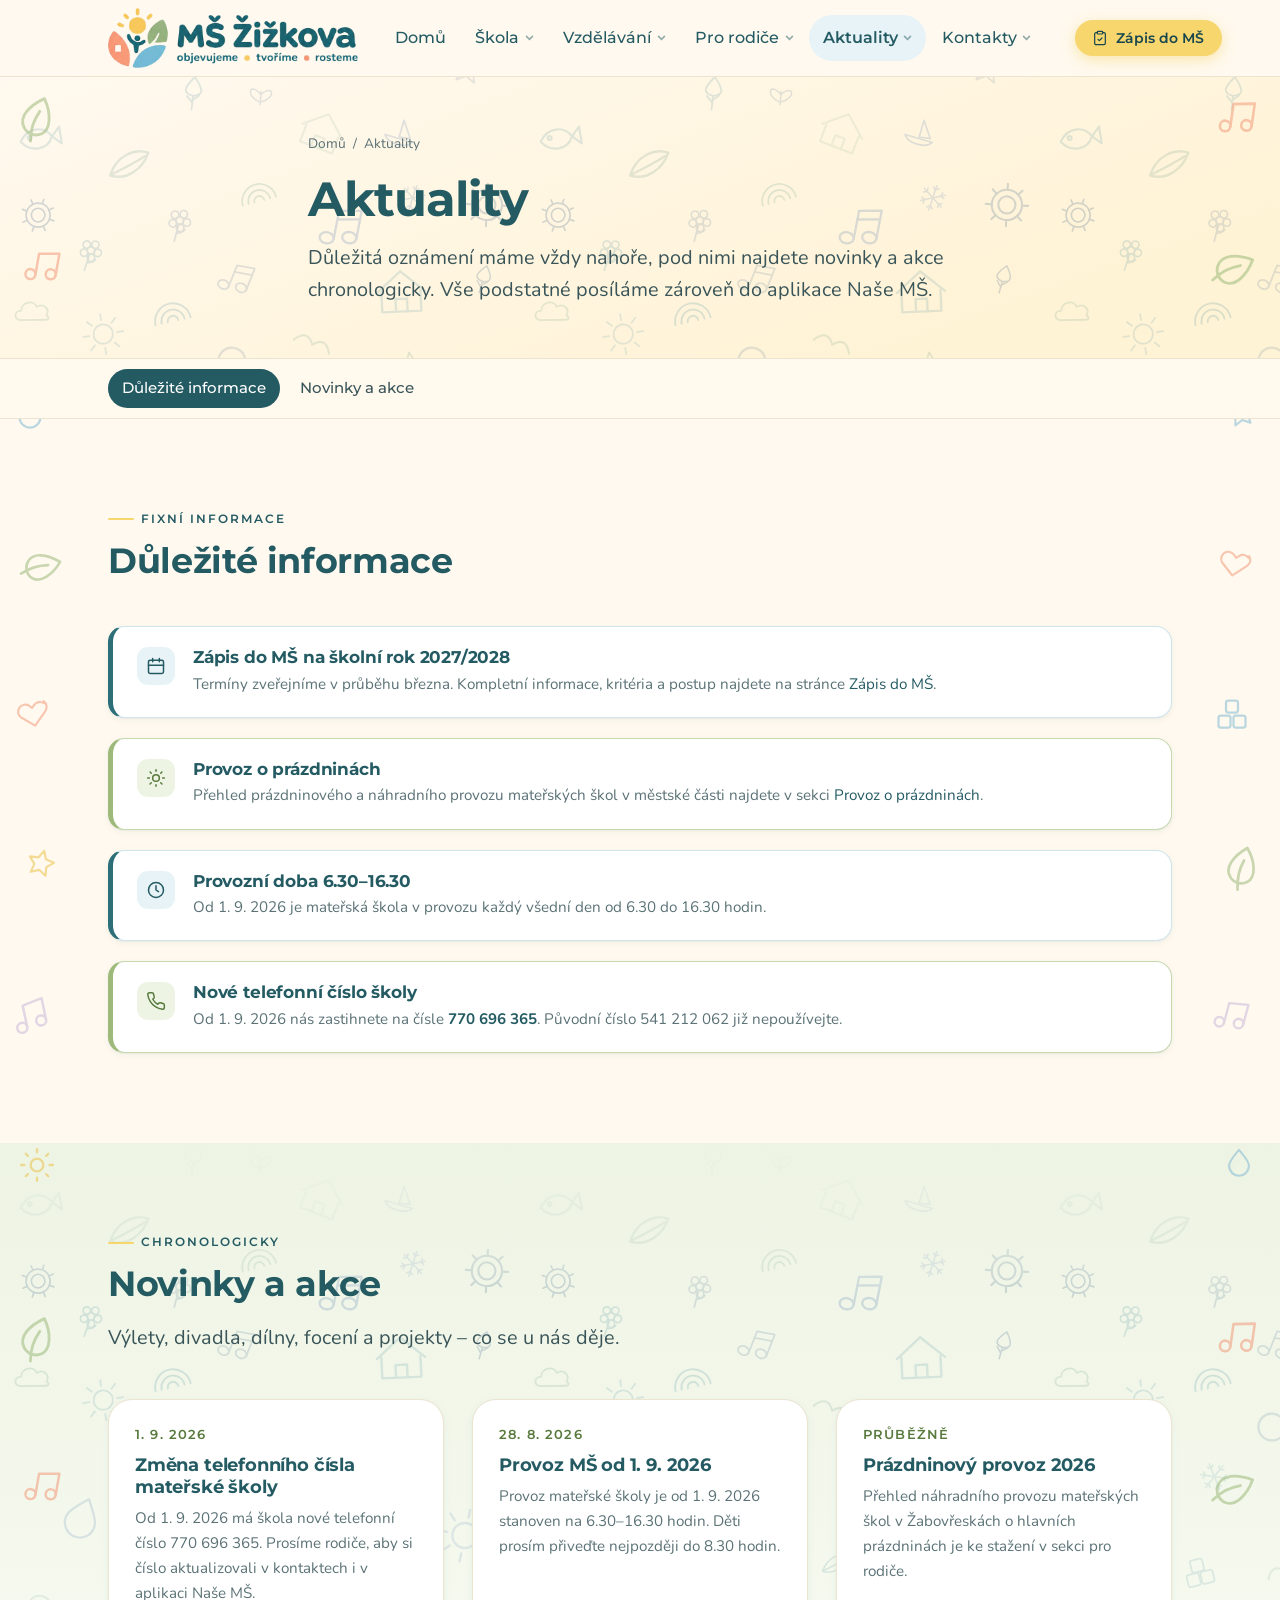
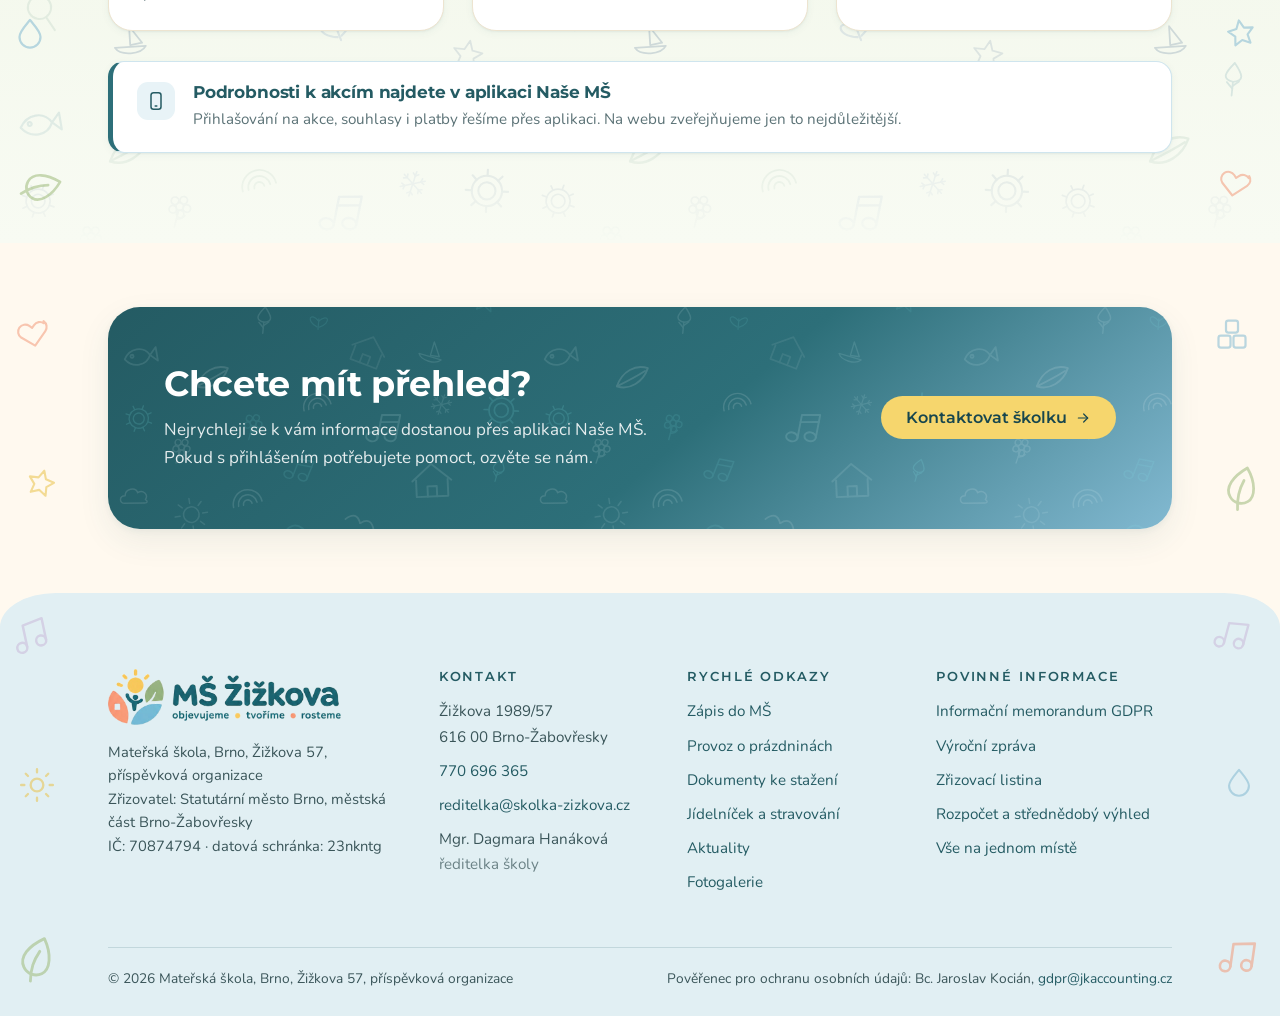
==== commit ad6a6d72: "Editor webu (admin/) a publikace přes GitHub Actions Co-Authored-By: Claude Sonnet 5.5 <noreply@anth" ====
--- a/aktuality.html
+++ b/aktuality.html
@@ -24,7 +24,7 @@
 <body>
 <a class="skip" href="#obsah">Přeskočit na obsah</a>
 <header class="header"><div class="wrap header__in">
-  <a class="logo" href="index.html"><img src="assets/img/logo.png" width="266" height="64" alt="MŠ Žižkova, Brno"></a>
+  <a class="logo" href="index.html"><img src="assets/img/logo.png" width="266" height="64" alt="MŠ Žižkova, Brno" data-ei="add9ab24ae"></a>
   <nav class="nav" aria-label="Hlavní navigace"><div class="nav__item"><a class="nav__link" href="index.html">Domů</a></div><div class="nav__item"><a class="nav__link" href="skola.html">Škola<svg class="nav__caret" viewBox="0 0 12 12" fill="none" stroke="currentColor" stroke-width="2" stroke-linecap="round" aria-hidden="true"><path d="m2 4.5 4 4 4-4"/></svg></a><div class="nav__panel"><a href="skola.html#kdo-jsme">Kdo jsme</a><a href="skola.html#nase-ms">Aplikace Naše MŠ</a><a href="skola.html#vybaveni">Vybavení školy</a><a href="skola.html#zahrada">Školní zahrada</a><a href="skola.html#tym">Náš tým</a><a href="skola.html#provoz">Provoz školy</a><a href="fotogalerie.html">Fotogalerie</a></div></div><div class="nav__item"><a class="nav__link" href="vzdelavani.html">Vzdělávání<svg class="nav__caret" viewBox="0 0 12 12" fill="none" stroke="currentColor" stroke-width="2" stroke-linecap="round" aria-hidden="true"><path d="m2 4.5 4 4 4-4"/></svg></a><div class="nav__panel"><a href="vzdelavani.html#svp">Školní vzdělávací program</a><a href="vzdelavani.html#zamereni">Zaměření školy</a><a href="vzdelavani.html#jak-ucime">Jak učíme</a><a href="vzdelavani.html#predskolaci">Předškolní příprava</a><a href="projekty.html">Projekty a spolupráce</a></div></div><div class="nav__item"><a class="nav__link" href="pro-rodice.html">Pro rodiče<svg class="nav__caret" viewBox="0 0 12 12" fill="none" stroke="currentColor" stroke-width="2" stroke-linecap="round" aria-hidden="true"><path d="m2 4.5 4 4 4-4"/></svg></a><div class="nav__panel"><a href="pro-rodice.html#novi-rodice">Informace pro nové rodiče</a><a href="pro-rodice.html#dokumenty">Dokumenty ke stažení</a><a href="pro-rodice.html#stravovani">Stravování</a><a href="zapis.html">Zápis do MŠ</a><a href="pro-rodice.html#prazdniny">Provoz o prázdninách</a><a href="pro-rodice.html#aktivity">Nadstandardní aktivity</a></div></div><div class="nav__item"><a class="nav__link" href="aktuality.html" aria-current="page">Aktuality<svg class="nav__caret" viewBox="0 0 12 12" fill="none" stroke="currentColor" stroke-width="2" stroke-linecap="round" aria-hidden="true"><path d="m2 4.5 4 4 4-4"/></svg></a><div class="nav__panel"><a href="aktuality.html#dulezite">Důležité informace</a><a href="aktuality.html#novinky">Novinky a akce</a></div></div><div class="nav__item"><a class="nav__link" href="kontakty.html">Kontakty<svg class="nav__caret" viewBox="0 0 12 12" fill="none" stroke="currentColor" stroke-width="2" stroke-linecap="round" aria-hidden="true"><path d="m2 4.5 4 4 4-4"/></svg></a><div class="nav__panel"><a href="kontakty.html#udaje">Kontaktní údaje</a><a href="kontakty.html#doprava">Jak se k nám dostanete</a><a href="kontakty.html#povinne">Povinně zveřejňované informace</a></div></div></nav>
   <a class="header__tel" href="tel:+420770696365"><svg width="16" height="16" viewBox="0 0 24 24" fill="none" stroke="currentColor" stroke-width="1.8" stroke-linecap="round" stroke-linejoin="round" aria-hidden="true"><path d="M22 16.9v3a2 2 0 0 1-2.2 2 19.8 19.8 0 0 1-8.6-3.1 19.5 19.5 0 0 1-6-6A19.8 19.8 0 0 1 2.1 4.2 2 2 0 0 1 4.1 2h3a2 2 0 0 1 2 1.7c.1 1 .4 1.9.7 2.8a2 2 0 0 1-.4 2.1L8.1 9.9a16 16 0 0 0 6 6l1.3-1.3a2 2 0 0 1 2.1-.4c.9.3 1.8.6 2.8.7a2 2 0 0 1 1.7 2Z"/></svg> 770 696 365</a>
   <a class="btn btn--primary btn--sm header__cta" href="zapis.html"><svg width="16" height="16" viewBox="0 0 24 24" fill="none" stroke="currentColor" stroke-width="1.8" stroke-linecap="round" stroke-linejoin="round" aria-hidden="true"><path d="M16 4h2a2 2 0 0 1 2 2v14a2 2 0 0 1-2 2H6a2 2 0 0 1-2-2V6a2 2 0 0 1 2-2h2"/><rect x="8" y="2" width="8" height="4" rx="1"/><path d="m9 14 2 2 4-4"/></svg> Zápis do MŠ</a>
@@ -34,7 +34,7 @@
 <div class="mobile" id="mobilni-menu" hidden>
   <div class="wrap" style="padding:0">
     <div class="mobile__top">
-      <a class="logo" href="index.html"><img src="assets/img/logo.png" width="266" height="64" alt="MŠ Žižkova, Brno"></a>
+      <a class="logo" href="index.html"><img src="assets/img/logo.png" width="266" height="64" alt="MŠ Žižkova, Brno" data-ei="add9ab24ae"></a>
       <button class="mobile__close" type="button" aria-label="Zavřít menu" data-menu-close>&times;</button>
     </div>
     <div class="mobile__group"><a href="index.html">Domů</a></div><div class="mobile__group"><a href="skola.html">Škola</a><div class="mobile__sub"><a href="skola.html#kdo-jsme">Kdo jsme</a><a href="skola.html#nase-ms">Aplikace Naše MŠ</a><a href="skola.html#vybaveni">Vybavení školy</a><a href="skola.html#zahrada">Školní zahrada</a><a href="skola.html#tym">Náš tým</a><a href="skola.html#provoz">Provoz školy</a><a href="fotogalerie.html">Fotogalerie</a></div></div><div class="mobile__group"><a href="vzdelavani.html">Vzdělávání</a><div class="mobile__sub"><a href="vzdelavani.html#svp">Školní vzdělávací program</a><a href="vzdelavani.html#zamereni">Zaměření školy</a><a href="vzdelavani.html#jak-ucime">Jak učíme</a><a href="vzdelavani.html#predskolaci">Předškolní příprava</a><a href="projekty.html">Projekty a spolupráce</a></div></div><div class="mobile__group"><a href="pro-rodice.html">Pro rodiče</a><div class="mobile__sub"><a href="pro-rodice.html#novi-rodice">Informace pro nové rodiče</a><a href="pro-rodice.html#dokumenty">Dokumenty ke stažení</a><a href="pro-rodice.html#stravovani">Stravování</a><a href="zapis.html">Zápis do MŠ</a><a href="pro-rodice.html#prazdniny">Provoz o prázdninách</a><a href="pro-rodice.html#aktivity">Nadstandardní aktivity</a></div></div><div class="mobile__group"><a href="aktuality.html">Aktuality</a><div class="mobile__sub"><a href="aktuality.html#dulezite">Důležité informace</a><a href="aktuality.html#novinky">Novinky a akce</a></div></div><div class="mobile__group"><a href="kontakty.html">Kontakty</a><div class="mobile__sub"><a href="kontakty.html#udaje">Kontaktní údaje</a><a href="kontakty.html#doprava">Jak se k nám dostanete</a><a href="kontakty.html#povinne">Povinně zveřejňované informace</a></div></div>
@@ -47,43 +47,40 @@
 </div>
 <main id="obsah">
 <section class="pagehead"><div class="wrap pagehead__in">
-  <nav class="crumbs" aria-label="Drobečková navigace"><a href="index.html">Domů</a> <span aria-hidden="true">/</span> <span>Aktuality</span></nav>
-  <h1>Aktuality</h1>
-  <p class="lead">Důležitá oznámení máme vždy nahoře, pod nimi najdete novinky a akce chronologicky. Vše podstatné posíláme zároveň do aplikace Naše MŠ.</p>
+  <nav class="crumbs" aria-label="Drobečková navigace"><a href="index.html">Domů</a> <span aria-hidden="true">/</span> <span data-ek="6d596a9a25">Aktuality</span></nav>
+  <h1 data-ek="6d596a9a25">Aktuality</h1>
+  <p class="lead" data-ek="f3f4112a16">Důležitá oznámení máme vždy nahoře, pod nimi najdete novinky a akce chronologicky. Vše podstatné posíláme zároveň do aplikace Naše MŠ.</p>
 </div></section><nav class="subnav" aria-label="Obsah stránky"><div class="wrap subnav__in"><a href="#dulezite">Důležité informace</a><a href="#novinky">Novinky a akce</a></div></nav>
 
 <section class="section" id="dulezite">
   <div class="wrap">
-    <div class="section-head"><p class="eyebrow">Fixní informace</p><h2>Důležité informace</h2></div>
+    <div class="section-head"><p class="eyebrow" data-ek="dc939cc591">Fixní informace</p><h2 data-ek="7eadc24e46">Důležité informace</h2></div>
     <div class="stack"><div class="alert">
       <span class="alert__ico"><svg width="20" height="20" viewBox="0 0 24 24" fill="none" stroke="currentColor" stroke-width="1.8" stroke-linecap="round" stroke-linejoin="round" aria-hidden="true"><rect x="3" y="5" width="18" height="16" rx="2"/><path d="M8 3v4M16 3v4M3 11h18"/></svg></span>
-      <div><h3>Zápis do MŠ na školní rok 2027/2028</h3><p>Termíny zveřejníme v průběhu března. Kompletní informace, kritéria a postup najdete na stránce <a href="zapis.html">Zápis do MŠ</a>.</p></div></div><div class="alert alert--green">
+      <div><h3 data-ek="d02a265920">Zápis do MŠ na školní rok 2027/2028</h3><p data-ek="831cb7ba26">Termíny zveřejníme v průběhu března. Kompletní informace, kritéria a postup najdete na stránce <a href="zapis.html">Zápis do MŠ</a>.</p></div></div><div class="alert alert--green">
       <span class="alert__ico"><svg width="20" height="20" viewBox="0 0 24 24" fill="none" stroke="currentColor" stroke-width="1.8" stroke-linecap="round" stroke-linejoin="round" aria-hidden="true"><circle cx="12" cy="12" r="4"/><path d="M12 2v2M12 20v2M4.9 4.9l1.4 1.4M17.7 17.7l1.4 1.4M2 12h2M20 12h2M6.3 17.7l-1.4 1.4M19.1 4.9l-1.4 1.4"/></svg></span>
-      <div><h3>Provoz o prázdninách</h3><p>Přehled prázdninového a náhradního provozu mateřských škol v městské části najdete v sekci <a href="pro-rodice.html#prazdniny">Provoz o prázdninách</a>.</p></div></div><div class="alert">
+      <div><h3 data-ek="4dccaad1d2">Provoz o prázdninách</h3><p data-ek="76b75b95d8">Přehled prázdninového a náhradního provozu mateřských škol v městské části najdete v sekci <a href="pro-rodice.html#prazdniny">Provoz o prázdninách</a>.</p></div></div><div class="alert">
       <span class="alert__ico"><svg width="20" height="20" viewBox="0 0 24 24" fill="none" stroke="currentColor" stroke-width="1.8" stroke-linecap="round" stroke-linejoin="round" aria-hidden="true"><circle cx="12" cy="12" r="9"/><path d="M12 7v5l3 2"/></svg></span>
-      <div><h3>Provozní doba 6.30–16.30</h3><p>Od 1. 9. 2026 je mateřská škola v provozu každý všední den od 6.30 do 16.30 hodin.</p></div></div><div class="alert alert--green">
+      <div><h3 data-ek="f9cc4bc7ce">Provozní doba 6.30–16.30</h3><p data-ek="57a1195b55">Od 1. 9. 2026 je mateřská škola v provozu každý všední den od 6.30 do 16.30 hodin.</p></div></div><div class="alert alert--green">
       <span class="alert__ico"><svg width="20" height="20" viewBox="0 0 24 24" fill="none" stroke="currentColor" stroke-width="1.8" stroke-linecap="round" stroke-linejoin="round" aria-hidden="true"><path d="M22 16.9v3a2 2 0 0 1-2.2 2 19.8 19.8 0 0 1-8.6-3.1 19.5 19.5 0 0 1-6-6A19.8 19.8 0 0 1 2.1 4.2 2 2 0 0 1 4.1 2h3a2 2 0 0 1 2 1.7c.1 1 .4 1.9.7 2.8a2 2 0 0 1-.4 2.1L8.1 9.9a16 16 0 0 0 6 6l1.3-1.3a2 2 0 0 1 2.1-.4c.9.3 1.8.6 2.8.7a2 2 0 0 1 1.7 2Z"/></svg></span>
-      <div><h3>Nové telefonní číslo školy</h3><p>Od 1. 9. 2026 nás zastihnete na čísle <a href="tel:+420770696365"><strong>770 696 365</strong></a>. Původní číslo 541 212 062 již nepoužívejte.</p></div></div></div>
+      <div><h3 data-ek="da42bf4590">Nové telefonní číslo školy</h3><p data-ek="25eb2b7ab4">Od 1. 9. 2026 nás zastihnete na čísle <a href="tel:+420770696365"><strong>770 696 365</strong></a>. Původní číslo 541 212 062 již nepoužívejte.</p></div></div></div>
   </div>
 </section>
 
 <section class="section section--mint section--pattern" id="novinky">
   <div class="wrap">
-    <div class="section-head"><p class="eyebrow">Chronologicky</p><h2>Novinky a akce</h2><p class="lead">Výlety, divadla, dílny, focení a projekty – co se u nás děje.</p></div>
-    <div class="grid grid-3"><article class="post">
-      <span class="post__date">1. 9. 2026</span><h3>Změna telefonního čísla mateřské školy</h3><p>Od 1. 9. 2026 má škola nové telefonní číslo 770 696 365. Prosíme rodiče, aby si číslo aktualizovali v kontaktech i v aplikaci Naše MŠ.</p></article><article class="post">
-      <span class="post__date">28. 8. 2026</span><h3>Provoz MŠ od 1. 9. 2026</h3><p>Provoz mateřské školy je od 1. 9. 2026 stanoven na 6.30–16.30 hodin. Děti prosím přiveďte nejpozději do 8.30 hodin.</p></article><article class="post">
-      <span class="post__date">Průběžně</span><h3>Prázdninový provoz 2026</h3><p>Přehled náhradního provozu mateřských škol v Žabovřeskách o hlavních prázdninách je ke stažení v sekci pro rodiče.</p></article></div>
+    <div class="section-head"><p class="eyebrow" data-ek="ec40961e28">Chronologicky</p><h2 data-ek="c81ff74eec">Novinky a akce</h2><p class="lead" data-ek="7bd9e32579">Výlety, divadla, dílny, focení a projekty – co se u nás děje.</p></div>
+    <div class="grid grid-3" data-novinky="all"><article class="post"><span class="post__date" data-noedit>1. 9. 2026</span><h3 data-noedit>Změna telefonního čísla mateřské školy</h3><p data-noedit>Od 1. 9. 2026 má škola nové telefonní číslo 770 696 365. Prosíme rodiče, aby si číslo aktualizovali v kontaktech i v aplikaci Naše MŠ.</p></article><article class="post"><span class="post__date" data-noedit>28. 8. 2026</span><h3 data-noedit>Provoz MŠ od 1. 9. 2026</h3><p data-noedit>Provoz mateřské školy je od 1. 9. 2026 stanoven na 6.30–16.30 hodin. Děti prosím přiveďte nejpozději do 8.30 hodin.</p></article><article class="post"><span class="post__date" data-noedit>Průběžně</span><h3 data-noedit>Prázdninový provoz 2026</h3><p data-noedit>Přehled náhradního provozu mateřských škol v Žabovřeskách o hlavních prázdninách je ke stažení v sekci pro rodiče.</p></article></div>
     <div class="alert" style="margin-top:30px">
       <span class="alert__ico"><svg width="20" height="20" viewBox="0 0 24 24" fill="none" stroke="currentColor" stroke-width="1.8" stroke-linecap="round" stroke-linejoin="round" aria-hidden="true"><rect x="6" y="2" width="12" height="20" rx="3"/><path d="M11 18h2"/></svg></span>
-      <div><h3>Podrobnosti k akcím najdete v aplikaci Naše MŠ</h3>
-      <p>Přihlašování na akce, souhlasy i platby řešíme přes aplikaci. Na webu zveřejňujeme jen to nejdůležitější.</p></div>
+      <div><h3 data-ek="4acad39dd2">Podrobnosti k akcím najdete v aplikaci Naše MŠ</h3>
+      <p data-ek="23859fa243">Přihlašování na akce, souhlasy i platby řešíme přes aplikaci. Na webu zveřejňujeme jen to nejdůležitější.</p></div>
     </div>
   </div>
 </section>
 
 <section class="section section--tight"><div class="wrap"><div class="cta">
-  <div><h2>Chcete mít přehled?</h2><p>Nejrychleji se k vám informace dostanou přes aplikaci Naše MŠ. Pokud s přihlášením potřebujete pomoct, ozvěte se nám.</p></div>
+  <div><h2 data-ek="8bf038d256">Chcete mít přehled?</h2><p data-ek="0f93284bcf">Nejrychleji se k vám informace dostanou přes aplikaci Naše MŠ. Pokud s přihlášením potřebujete pomoct, ozvěte se nám.</p></div>
   <div><a class="btn" href="kontakty.html">Kontaktovat školku <svg class="btn__arrow" width="16" height="16" viewBox="0 0 24 24" fill="none" stroke="currentColor" stroke-width="1.8" stroke-linecap="round" stroke-linejoin="round" aria-hidden="true"><path d="M5 12h14"/><path d="m13 6 6 6-6 6"/></svg></a></div>
 </div></div></section>
 
@@ -91,45 +88,45 @@
 <footer class="footer"><div class="wrap">
   <div class="footer__grid">
     <div>
-      <div class="footer__logo"><img src="assets/img/logo.png" width="266" height="64" alt="MŠ Žižkova, Brno"></div>
-      <p class="footer__note">Mateřská škola, Brno, Žižkova 57, příspěvková organizace<br>
+      <div class="footer__logo"><img src="assets/img/logo.png" width="266" height="64" alt="MŠ Žižkova, Brno" data-ei="add9ab24ae"></div>
+      <p class="footer__note" data-ek="675cee1894">Mateřská škola, Brno, Žižkova 57, příspěvková organizace<br>
       Zřizovatel: Statutární město Brno, městská část Brno-Žabovřesky<br>
       IČ: 70874794 &middot; datová schránka: 23nkntg</p>
     </div>
     <div>
-      <h4>Kontakt</h4>
+      <h4 data-ek="a92b9bcb16">Kontakt</h4>
       <ul class="footer__list">
-        <li>Žižkova 1989/57<br>616 00 Brno-Žabovřesky</li>
+        <li data-ek="047165a147">Žižkova 1989/57<br>616 00 Brno-Žabovřesky</li>
         <li><a href="tel:+420770696365">770 696 365</a></li>
-        <li><a href="mailto:reditelka@skolka-zizkova.cz">reditelka@skolka-zizkova.cz</a></li>
-        <li>Mgr. Dagmara Hanáková<br><span style="opacity:.7">ředitelka školy</span></li>
+        <li data-ek="a046a8371a"><a href="mailto:reditelka@skolka-zizkova.cz">reditelka@skolka-zizkova.cz</a></li>
+        <li>Mgr. Dagmara Hanáková<br><span style="opacity:.7" data-ek="1de48d62ea">ředitelka školy</span></li>
       </ul>
     </div>
     <div>
-      <h4>Rychlé odkazy</h4>
+      <h4 data-ek="b934b77f71">Rychlé odkazy</h4>
       <ul class="footer__list">
-        <li><a href="zapis.html">Zápis do MŠ</a></li>
-        <li><a href="pro-rodice.html#prazdniny">Provoz o prázdninách</a></li>
-        <li><a href="pro-rodice.html#dokumenty">Dokumenty ke stažení</a></li>
-        <li><a href="pro-rodice.html#stravovani">Jídelníček a stravování</a></li>
-        <li><a href="aktuality.html">Aktuality</a></li>
-        <li><a href="fotogalerie.html">Fotogalerie</a></li>
+        <li data-ek="65194a90e4"><a href="zapis.html">Zápis do MŠ</a></li>
+        <li data-ek="ff194103af"><a href="pro-rodice.html#prazdniny">Provoz o prázdninách</a></li>
+        <li data-ek="87f4844120"><a href="pro-rodice.html#dokumenty">Dokumenty ke stažení</a></li>
+        <li data-ek="7538ec2c51"><a href="pro-rodice.html#stravovani">Jídelníček a stravování</a></li>
+        <li data-ek="4262a1149c"><a href="aktuality.html">Aktuality</a></li>
+        <li data-ek="b02e41f07a"><a href="fotogalerie.html">Fotogalerie</a></li>
       </ul>
     </div>
     <div>
-      <h4>Povinné informace</h4>
+      <h4 data-ek="b7e658a9e9">Povinné informace</h4>
       <ul class="footer__list">
-        <li><a href="assets/dokumenty/gdpr-informacni-memorandum.pdf">Informační memorandum GDPR</a></li>
-        <li><a href="assets/dokumenty/vyrocni-zprava-2025.doc">Výroční zpráva</a></li>
-        <li><a href="assets/dokumenty/zrizovaci-listina.pdf">Zřizovací listina</a></li>
-        <li><a href="assets/dokumenty/rozpocet-2026.docx">Rozpočet a střednědobý výhled</a></li>
-        <li><a href="kontakty.html#povinne">Vše na jednom místě</a></li>
+        <li data-ek="b642ade033"><a href="assets/dokumenty/gdpr-informacni-memorandum.pdf">Informační memorandum GDPR</a></li>
+        <li data-ek="41800d8e8a"><a href="assets/dokumenty/vyrocni-zprava-2025.doc">Výroční zpráva</a></li>
+        <li data-ek="54782513d6"><a href="assets/dokumenty/zrizovaci-listina.pdf">Zřizovací listina</a></li>
+        <li data-ek="c9d851352d"><a href="assets/dokumenty/rozpocet-2026.docx">Rozpočet a střednědobý výhled</a></li>
+        <li data-ek="7723c06fe9"><a href="kontakty.html#povinne">Vše na jednom místě</a></li>
       </ul>
     </div>
   </div>
   <div class="footer__bottom">
     <span>&copy; <span data-rok>2026</span> Mateřská škola, Brno, Žižkova 57, příspěvková organizace</span>
-    <span>Pověřenec pro ochranu osobních údajů: Bc. Jaroslav Kocián, <a href="mailto:gdpr@jkaccounting.cz">gdpr@jkaccounting.cz</a></span>
+    <span data-ek="a63040f103">Pověřenec pro ochranu osobních údajů: Bc. Jaroslav Kocián, <a href="mailto:gdpr@jkaccounting.cz">gdpr@jkaccounting.cz</a></span>
   </div>
 </div></footer>
 <script src="assets/js/main.js" defer></script>
--- a/assets/css/style.css
+++ b/assets/css/style.css
@@ -632,3 +632,17 @@
 .footer__logo img{height:56px;margin-bottom:16px}
 .footer__bottom{border-top-color:rgba(36,91,99,.16)}
 .footer__list svg{color:var(--blue-700)}
+
+
+/* drobné obrysové ilustrace po stranách stránky (jen tam, kde je vedle obsahu místo) */
+body{position:relative}
+@media (min-width:1280px){
+  body::before,body::after{
+    content:"";position:absolute;top:76px;bottom:0;width:80px;z-index:2;pointer-events:none;
+    background-repeat:repeat-y;background-size:80px auto;opacity:.55
+  }
+  body::before{left:max(0px,calc((100vw - var(--wrap))/2 - 88px));background-image:url("../img/ilustrace-levy.svg")}
+  body::after{right:max(0px,calc((100vw - var(--wrap))/2 - 88px));background-image:url("../img/ilustrace-pravy.svg")}
+}
+@media print{body::before,body::after{display:none}}
+.hero::before{display:none}
